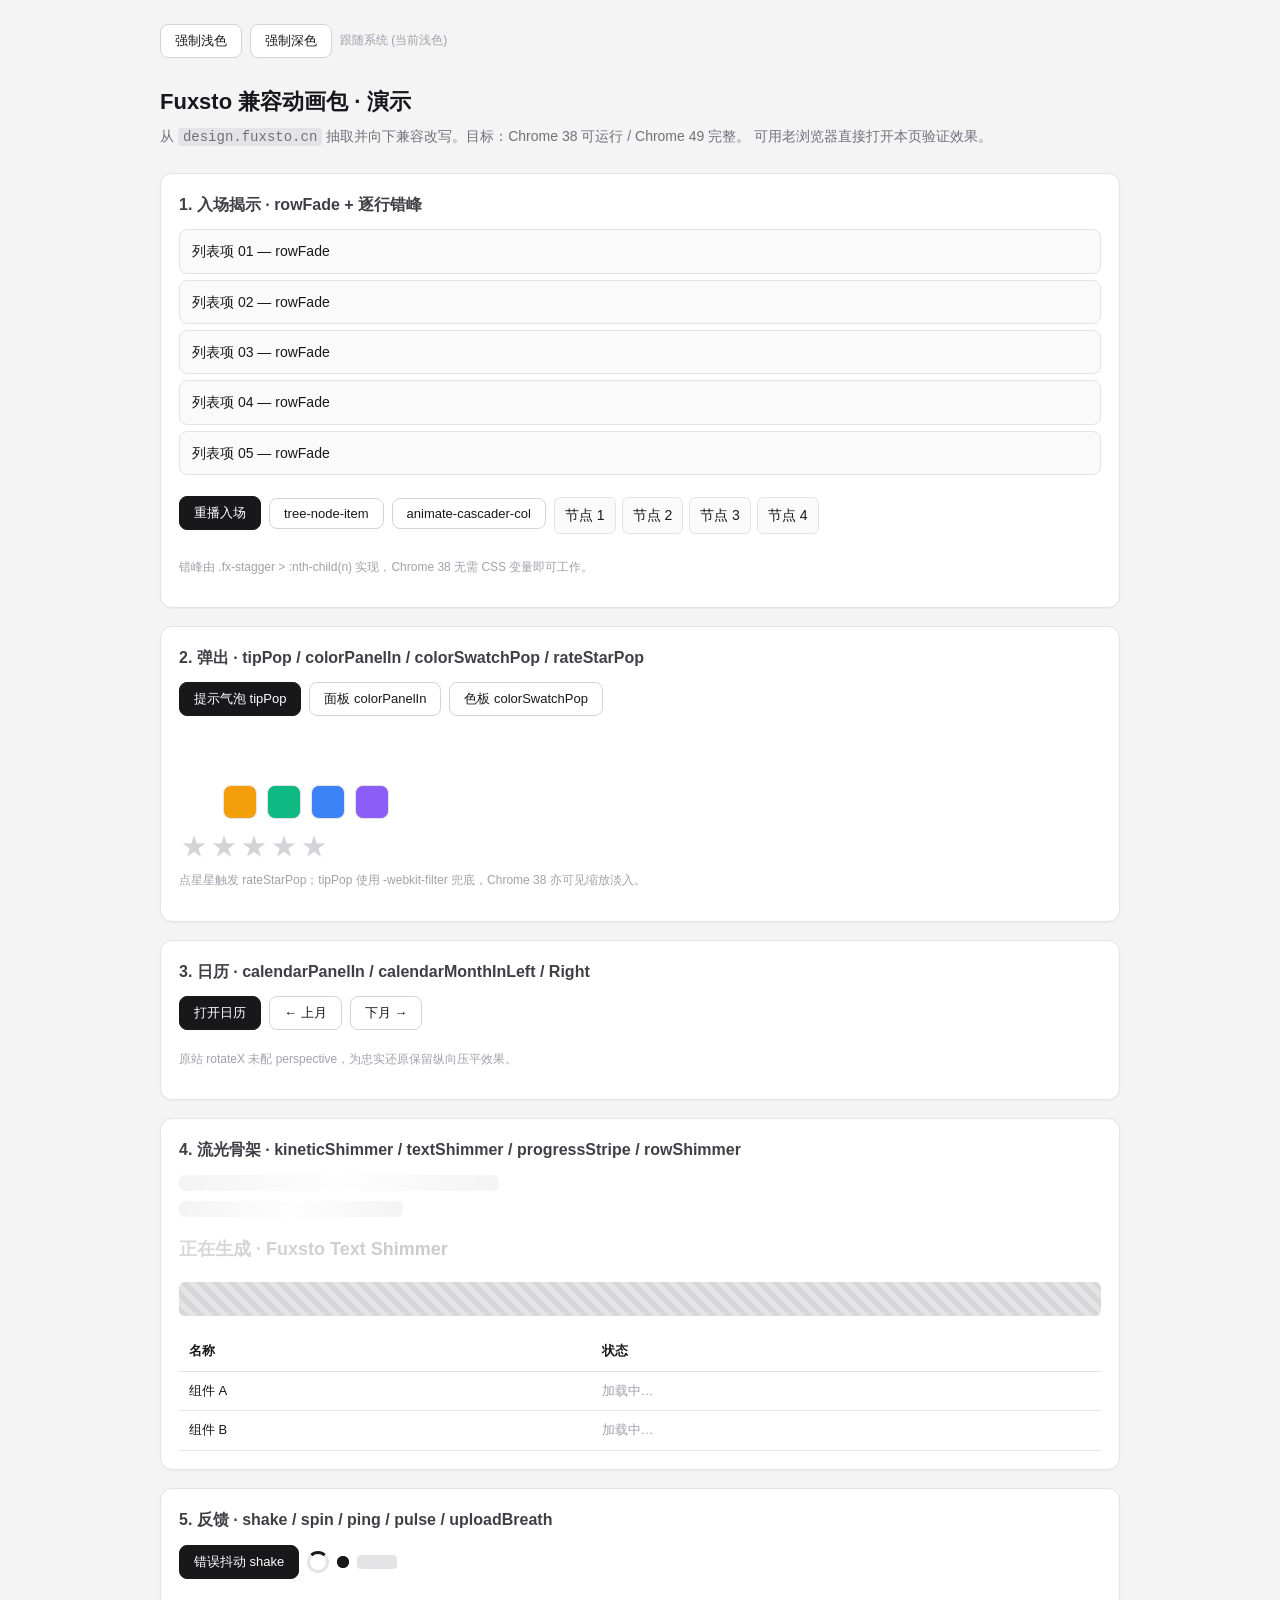
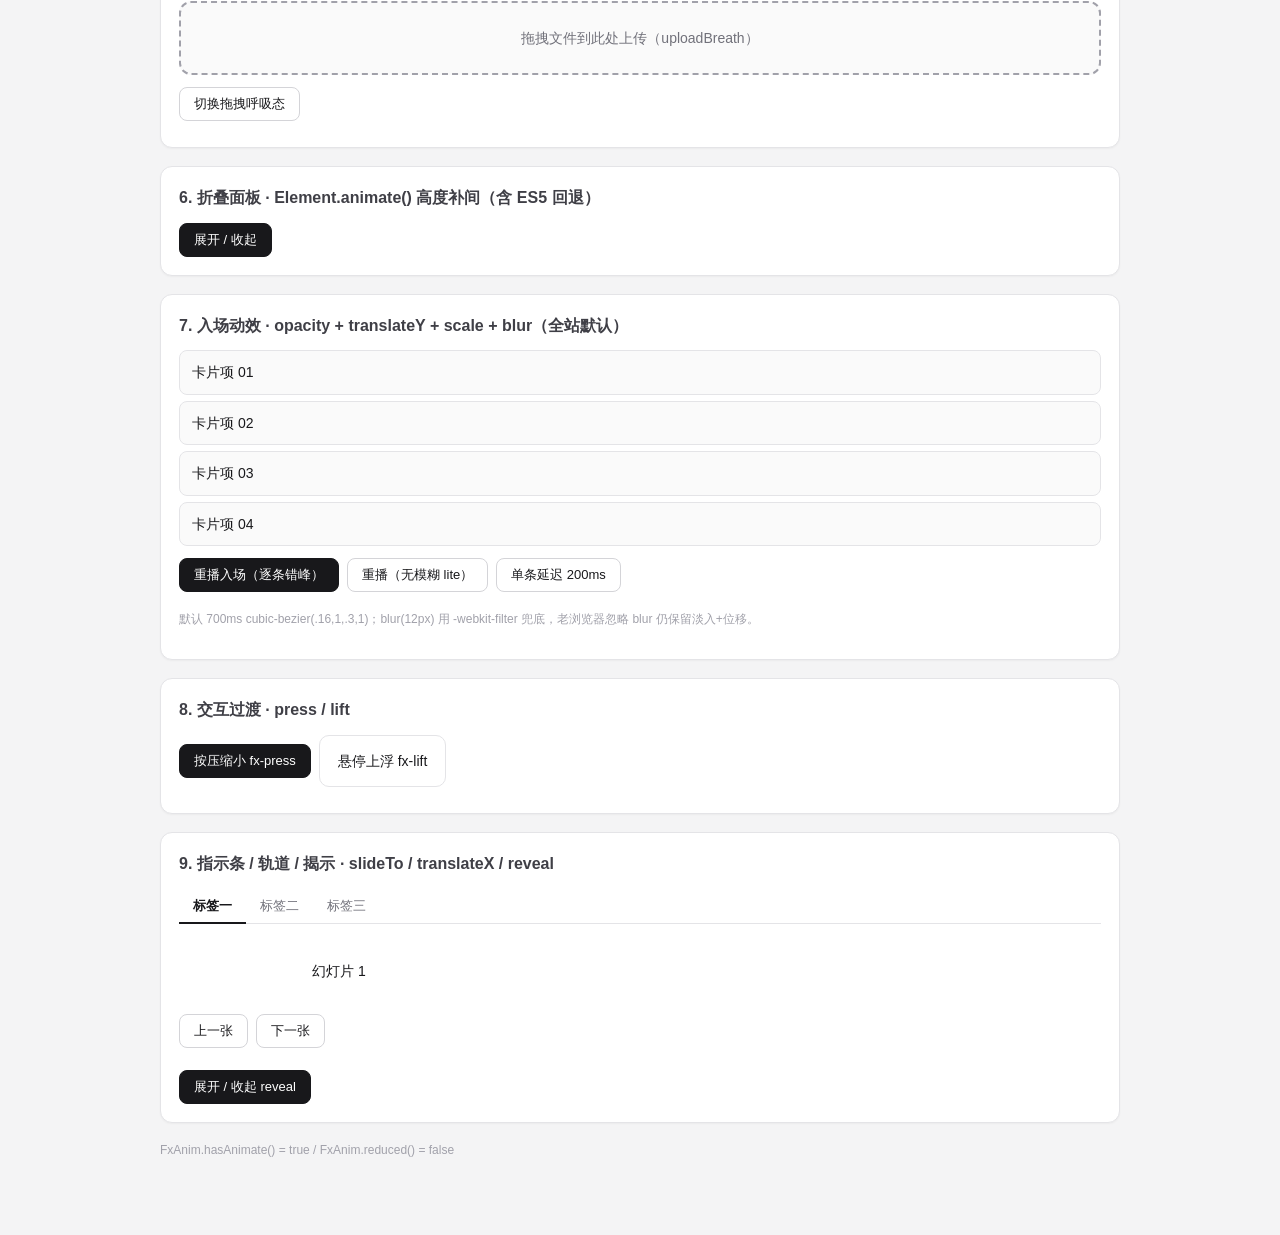
==== fuxsto-compat/index.html @ 066b565b "feat: fuxsto-compat 兼容动画包 + 演示页双主题支持 - fuxsto-animations.css / fuxsto-anim.js: Chrome 38 兼容的 keyfram" ====
<!DOCTYPE html>
<html lang="zh-CN">
<head>
<meta charset="UTF-8">
<meta name="viewport" content="width=device-width, initial-scale=1.0">
<meta http-equiv="X-UA-Compatible" content="IE=edge">
<title>Fuxsto 兼容动画包 · 演示 (Chrome 38+)</title>
<link rel="stylesheet" href="fuxsto-animations.css?v=3">
<style>
  /* 演示页布局: 仅用 flexbox + margin, 不使用 grid / flex-gap, 兼容 Chrome 38 */

  /* ---- 设计令牌: 亮色 (默认) ----
     每条颜色规则先写字面量再写 var(); Chrome 38 不支持 var(), 自动退回字面量 */
  :root {
    color-scheme: light;
    --fx-bg: #f4f4f5;          /* 页面底色 */
    --fx-fg: #18181b;          /* 主文字 */
    --fx-card: #ffffff;        /* 卡片面 */
    --fx-card-bd: #e4e4e7;     /* 卡片描边 / 分隔线 */
    --fx-soft: #fafafa;        /* 卡片内的次级面 */
    --fx-border: #d4d4d8;      /* 控件描边 */
    --fx-muted: #71717a;       /* 次级文字 */
    --fx-faint: #a1a1aa;       /* 三级文字 */
    --fx-heading: #3f3f46;     /* 小标题 */
    --fx-primary: #18181b;     /* 主色面 (深色按钮 / 指示条) */
    --fx-primary-fg: #ffffff;  /* 主色面上的文字 */
    --fx-primary-hover: #27272a;
    --fx-control: #ffffff;     /* 普通按钮面 */
    --fx-control-hover: #f4f4f5;
    --fx-track: #e4e4e7;       /* 进度条 / 代码底色 */
    --fx-skeleton: #f4f4f5;    /* 骨架屏 */
    --fx-drop-bd: #a1a1aa;     /* 拖拽区虚线 */
    --fx-stripe: rgba(0, 0, 0, .06);
    --fx-shadow: rgba(0, 0, 0, .04);
    --fx-ring: #18181b;         /* 呼吸 / 焦点环 (供动画包 uploadBreath 使用) */
  }
  /* ---- 设计令牌: 深色 (手动强制 data-theme="dark") ---- */
  [data-theme="dark"] {
    color-scheme: dark;
    --fx-bg: #000000;
    --fx-fg: #fafafa;
    --fx-card: #09090b;
    --fx-card-bd: #27272a;
    --fx-soft: #18181b;
    --fx-border: #27272a;
    --fx-muted: #a1a1aa;
    --fx-faint: #71717a;
    --fx-heading: #d4d4d8;
    --fx-primary: #fafafa;
    --fx-primary-fg: #09090b;
    --fx-primary-hover: #e4e4e7;
    --fx-control: #18181b;
    --fx-control-hover: #27272a;
    --fx-track: #27272a;
    --fx-skeleton: #27272a;
    --fx-drop-bd: #52525b;
    --fx-stripe: rgba(255, 255, 255, .08);
    --fx-shadow: rgba(0, 0, 0, .5);
    --fx-ring: #fafafa;
  }
  /* ---- 设计令牌: 深色 (跟随系统, 未强制浅色时生效) ----
     与上面 [data-theme="dark"] 保持一致, 修改时两处需同步 */
  @media (prefers-color-scheme: dark) {
    :root:not([data-theme="light"]) {
      color-scheme: dark;
      --fx-bg: #000000;
      --fx-fg: #fafafa;
      --fx-card: #09090b;
      --fx-card-bd: #27272a;
      --fx-soft: #18181b;
      --fx-border: #27272a;
      --fx-muted: #a1a1aa;
      --fx-faint: #71717a;
      --fx-heading: #d4d4d8;
      --fx-primary: #fafafa;
      --fx-primary-fg: #09090b;
      --fx-primary-hover: #e4e4e7;
      --fx-control: #18181b;
      --fx-control-hover: #27272a;
      --fx-track: #27272a;
      --fx-skeleton: #27272a;
      --fx-drop-bd: #52525b;
      --fx-stripe: rgba(255, 255, 255, .08);
      --fx-shadow: rgba(0, 0, 0, .5);
      --fx-ring: #fafafa;
    }
  }

  * { -webkit-box-sizing: border-box; box-sizing: border-box; }
  body {
    margin: 0;
    padding: 24px 16px 64px;
    font: 14px/1.6 -apple-system, "Segoe UI", Roboto, "Helvetica Neue", Arial, sans-serif;
    background: #f4f4f5;
    background: var(--fx-bg);
    color: #18181b;
    color: var(--fx-fg);
    -webkit-transition: background .2s ease, color .2s ease;
            transition: background .2s ease, color .2s ease;
  }
  .wrap { max-width: 960px; margin: 0 auto; }
  h1 { font-size: 22px; margin: 0 0 6px; }
  h2 { font-size: 16px; margin: 0 0 12px; color: #3f3f46; color: var(--fx-heading); }
  .lead { color: #71717a; color: var(--fx-muted); margin: 0 0 24px; }
  .lead code { background: #e4e4e7; background: var(--fx-track); padding: 1px 5px; border-radius: 4px; }
  .theme-bar { margin: 0 0 18px; }
  .card {
    background: #fff; background: var(--fx-card);
    border: 1px solid #e4e4e7; border-color: var(--fx-card-bd); border-radius: 12px;
    padding: 18px; margin-bottom: 18px;
    box-shadow: 0 1px 2px rgba(0,0,0,.04); box-shadow: 0 1px 2px var(--fx-shadow);
  }
  .row { display: -webkit-box; display: -webkit-flex; display: flex;
         -webkit-flex-wrap: wrap; flex-wrap: wrap; -webkit-align-items: center; align-items: center; }
  .row > * { margin: 0 8px 8px 0; }
  .btn {
    display: inline-block; padding: 7px 14px; border-radius: 8px; cursor: pointer;
    border: 1px solid #d4d4d8; border-color: var(--fx-border);
    background: #fff; background: var(--fx-control);
    color: #18181b; color: var(--fx-fg);
    font-size: 13px;
    -webkit-appearance: none; appearance: none;
    -webkit-transition: background .15s ease, border-color .15s ease, transform .15s ease;
            transition: background .15s ease, border-color .15s ease, transform .15s ease;
  }
  .btn:active { -webkit-transform: scale(.97); transform: scale(.97); }
  .btn-dark {
    background: #18181b; background: var(--fx-primary);
    color: #fff; color: var(--fx-primary-fg);
    border-color: #18181b; border-color: var(--fx-primary);
  }
  /* hover 只在支持真实悬停的设备生效, 避免触屏 sticky hover 把深色按钮刷成浅底浅字 */
  @media (hover: hover) {
    .btn:hover { background: #f4f4f5; background: var(--fx-control-hover); }
    .btn-dark:hover {
      background: #27272a; background: var(--fx-primary-hover);
      color: #fff; color: var(--fx-primary-fg);
      border-color: #27272a; border-color: var(--fx-primary-hover);
    }
  }
  .list { margin: 0; padding: 0; list-style: none; }
  .list li {
    padding: 10px 12px; border: 1px solid #e4e4e7; border-color: var(--fx-card-bd);
    border-radius: 8px; margin-bottom: 6px;
    background: #fafafa; background: var(--fx-soft);
  }
  .node-item {
    display: inline-block; padding: 6px 10px; border-radius: 6px; margin: 0 6px 6px 0;
    border: 1px solid #e4e4e7; border-color: var(--fx-card-bd);
    background: #fafafa; background: var(--fx-soft);
  }
  .swatch { width: 34px; height: 34px; border-radius: 8px; display: inline-block; vertical-align: middle;
            border: 1px solid #e4e4e7; border-color: var(--fx-card-bd); }
  .swatch.s1 { background: #ef4444; } .swatch.s2 { background: #f59e0b; }
  .swatch.s3 { background: #10b981; } .swatch.s4 { background: #3b82f6; }
  .swatch.s5 { background: #8b5cf6; }
  .star { font-size: 26px; color: #d4d4d8; color: var(--fx-border); cursor: pointer; padding: 0 2px; line-height: 1; }
  .star.on { color: #f59e0b; }
  .tip {
    position: relative; display: inline-block; padding: 8px 12px; border-radius: 8px;
    background: #18181b; background: var(--fx-primary);
    color: #fff; color: var(--fx-primary-fg); font-size: 13px;
  }
  .faint { color: #a1a1aa; color: var(--fx-faint); }
  .pulse-bar { display: inline-block; width: 40px; height: 14px; border-radius: 4px;
               background: #e4e4e7; background: var(--fx-track); }
  .skeleton { position: relative; overflow: hidden; background: #f4f4f5; background: var(--fx-skeleton); border-radius: 6px; }
  .skeleton .shimmer {
    position: absolute; top: 0; left: 0; width: 100%; height: 100%;
    background: -webkit-linear-gradient(left, rgba(255,255,255,0) 0%, rgba(255,255,255,.9) 50%, rgba(255,255,255,0) 100%);
    background: linear-gradient(90deg, rgba(255,255,255,0) 0%, rgba(255,255,255,.9) 50%, rgba(255,255,255,0) 100%);
  }
  .bar { height: 34px; background-color: #e4e4e7; background-color: var(--fx-track); border-radius: 6px;
         background-image: -webkit-linear-gradient(45deg, rgba(0,0,0,.06) 25%, transparent 25%, transparent 50%, rgba(0,0,0,.06) 50%, rgba(0,0,0,.06) 75%, transparent 75%, transparent);
         background-image: linear-gradient(45deg, var(--fx-stripe) 25%, transparent 25%, transparent 50%, var(--fx-stripe) 50%, var(--fx-stripe) 75%, transparent 75%, transparent);
         background-size: 1rem 1rem; }
  table { width: 100%; border-collapse: collapse; }
  th, td { text-align: left; padding: 9px 10px; border-bottom: 1px solid #f0f0f0; border-bottom-color: var(--fx-card-bd); font-size: 13px; }
  .spinner { display: inline-block; width: 22px; height: 22px; border-radius: 50%;
             border: 3px solid #e4e4e7; border-color: var(--fx-track);
             border-top-color: #18181b; border-top-color: var(--fx-primary); }
  .dot-wrap { position: relative; display: inline-block; width: 12px; height: 12px; }
  .dot { position: absolute; width: 12px; height: 12px; border-radius: 50%; background: #18181b; background: var(--fx-primary); }
  .drop {
    border: 2px dashed #a1a1aa; border-color: var(--fx-drop-bd); border-radius: 12px;
    padding: 24px; text-align: center;
    color: #71717a; color: var(--fx-muted);
    background: #fafafa; background: var(--fx-soft); cursor: pointer;
  }
  .panel-body {
    padding: 12px; border-radius: 8px; margin-top: 8px;
    border: 1px solid #e4e4e7; border-color: var(--fx-card-bd);
    background: #fafafa; background: var(--fx-soft);
  }
  .cal { width: 220px; border: 1px solid #e4e4e7; border-color: var(--fx-card-bd); border-radius: 10px; padding: 12px; background: #fff; background: var(--fx-card); }
  .cal-head { display: -webkit-box; display: -webkit-flex; display: flex;
              -webkit-justify-content: space-between; justify-content: space-between; margin-bottom: 8px; }
  .cal-grid { display: -webkit-box; display: -webkit-flex; display: flex; -webkit-flex-wrap: wrap; flex-wrap: wrap; }
  .cal-grid span { width: 14.28%; text-align: center; padding: 4px 0; font-size: 12px; color: #52525b; color: var(--fx-muted); }
  .note { font-size: 12px; color: #a1a1aa; color: var(--fx-faint); margin-top: 10px; }
  .lift-box {
    padding: 14px 18px; border-radius: 10px;
    border: 1px solid #e4e4e7; border-color: var(--fx-card-bd);
    background: #fff; background: var(--fx-card);
  }

  /* 第 7-9 节演示样式 */
  .tabs { position: relative; display: -webkit-box; display: -webkit-flex; display: flex; border-bottom: 1px solid #e4e4e7; border-bottom-color: var(--fx-card-bd); }
  .tab { background: none; border: 0; padding: 8px 14px; cursor: pointer; font-size: 13px; color: #71717a; color: var(--fx-muted); }
  .tab.on { color: #18181b; color: var(--fx-fg); font-weight: 600; }
  .indicator { position: absolute; bottom: -1px; left: 0; height: 2px; width: 0; background: #18181b; background: var(--fx-primary); }
  .car-view { overflow: hidden; max-width: 320px; }
  .car-track { display: -webkit-box; display: -webkit-flex; display: flex; width: 300%; }
  .car-item { width: 33.3333%; padding: 22px; text-align: center; -webkit-box-sizing: border-box; box-sizing: border-box; }
</style>
</head>
<body>
<div class="wrap">
  <!-- 主题测试栏: 默认跟随浏览器, 点按钮强制切换 (再点一次恢复跟随) -->
  <div class="row theme-bar">
    <button class="btn" id="forceLight">强制浅色</button>
    <button class="btn" id="forceDark">强制深色</button>
    <span class="note" id="themeState" style="margin-top:0">-</span>
  </div>

  <h1>Fuxsto 兼容动画包 · 演示</h1>
  <p class="lead">
    从 <code>design.fuxsto.cn</code> 抽取并向下兼容改写。目标：Chrome 38 可运行 / Chrome 49 完整。
    可用老浏览器直接打开本页验证效果。
  </p>

  <!-- 1. 入场揭示 -->
  <div class="card">
    <h2>1. 入场揭示 · rowFade + 逐行错峰</h2>
    <ul class="list fx-stagger" id="staggerList">
      <li class="animate-row-fade">列表项 01 — rowFade</li>
      <li class="animate-row-fade">列表项 02 — rowFade</li>
      <li class="animate-row-fade">列表项 03 — rowFade</li>
      <li class="animate-row-fade">列表项 04 — rowFade</li>
      <li class="animate-row-fade">列表项 05 — rowFade</li>
    </ul>
    <div class="row" style="margin-top:12px">
      <button class="btn btn-dark" id="replayRows">重播入场</button>
      <button class="btn" id="replayTree">tree-node-item</button>
      <button class="btn" id="replayCascader">animate-cascader-col</button>
    </div>
    <p class="note">错峰由 .fx-stagger > :nth-child(n) 实现，Chrome 38 无需 CSS 变量即可工作。</p>
  </div>

  <!-- 2. 弹出 -->
  <div class="card">
    <h2>2. 弹出 · tipPop / colorPanelIn / colorSwatchPop / rateStarPop</h2>
    <div class="row">
      <button class="btn btn-dark" id="popTip">提示气泡 tipPop</button>
      <button class="btn" id="popPanel">面板 colorPanelIn</button>
      <button class="btn" id="popSwatch">色板 colorSwatchPop</button>
    </div>
    <div style="margin-top:12px">
      <span class="tip" id="tipDemo" style="visibility:hidden">这是一个浮层提示</span>
    </div>
    <div style="margin-top:12px">
      <span class="swatch s1 color-swatch-pop" id="sw1" style="visibility:hidden"></span>
      <span class="swatch s2 color-swatch-pop" style="margin-left:6px"></span>
      <span class="swatch s3 color-swatch-pop" style="margin-left:6px"></span>
      <span class="swatch s4 color-swatch-pop" style="margin-left:6px"></span>
      <span class="swatch s5 color-swatch-pop" style="margin-left:6px"></span>
    </div>
    <div class="panel-body color-panel-enter-active" id="panelDemo" style="display:none">色彩面板内容</div>
    <div style="margin-top:14px" id="rate">
      <span class="star" data-v="1">&#9733;</span><span class="star" data-v="2">&#9733;</span><span class="star" data-v="3">&#9733;</span><span class="star" data-v="4">&#9733;</span><span class="star" data-v="5">&#9733;</span>
    </div>
    <p class="note">点星星触发 rateStarPop；tipPop 使用 -webkit-filter 兜底，Chrome 38 亦可见缩放淡入。</p>
  </div>

  <!-- 3. 日历面板 -->
  <div class="card">
    <h2>3. 日历 · calendarPanelIn / calendarMonthInLeft / Right</h2>
    <div class="row">
      <button class="btn btn-dark" id="calOpen">打开日历</button>
      <button class="btn" id="calPrev">&larr; 上月</button>
      <button class="btn" id="calNext">下月 &rarr;</button>
    </div>
    <div style="margin-top:12px">
      <div class="cal" id="calPanel" style="display:none">
        <div class="cal-head"><span id="calTitle">2026 / 10</span></div>
        <div class="cal-grid" id="calGrid"></div>
      </div>
    </div>
    <p class="note">原站 rotateX 未配 perspective，为忠实还原保留纵向压平效果。</p>
  </div>

  <!-- 4. 流光 / 骨架 -->
  <div class="card">
    <h2>4. 流光骨架 · kineticShimmer / textShimmer / progressStripe / rowShimmer</h2>
    <div style="max-width:320px">
      <div class="skeleton" style="height:16px; margin-bottom:10px">
        <div class="shimmer animate-kinetic-shimmer"></div>
      </div>
      <div class="skeleton" style="height:16px; width:70%; margin-bottom:16px">
        <div class="shimmer animate-kinetic-shimmer"></div>
      </div>
    </div>
    <p style="font-size:18px; font-weight:600" class="fuxsto-text-shimmer">正在生成 · Fuxsto Text Shimmer</p>
    <div class="bar animate-progress-stripe" style="margin-top:14px"></div>
    <table style="margin-top:16px">
      <thead><tr><th>名称</th><th>状态</th></tr></thead>
      <tbody>
        <tr><td>组件 A</td><td><span class="table-row-shimmer faint">加载中…</span></td></tr>
        <tr><td>组件 B</td><td><span class="table-row-shimmer faint">加载中…</span></td></tr>
      </tbody>
    </table>
  </div>

  <!-- 5. 反馈 -->
  <div class="card">
    <h2>5. 反馈 · shake / spin / ping / pulse / uploadBreath</h2>
    <div class="row">
      <button class="btn btn-dark" id="shakeBtn">错误抖动 shake</button>
      <span class="spinner animate-spin"></span>
      <span class="dot-wrap"><span class="dot animate-ping"></span><span class="dot"></span></span>
      <span class="animate-pulse pulse-bar"></span>
    </div>
    <div class="drop" id="drop" style="margin-top:14px">拖拽文件到此处上传（uploadBreath）</div>
    <div class="row" style="margin-top:12px">
      <button class="btn" id="dropToggle">切换拖拽呼吸态</button>
    </div>
  </div>

  <!-- 6. 折叠面板 (JS) -->
  <div class="card">
    <h2>6. 折叠面板 · Element.animate() 高度补间（含 ES5 回退）</h2>
    <button class="btn btn-dark" id="togglePanel">展开 / 收起</button>
    <div class="fx-collapsible" id="collapsible" style="height:0;overflow:hidden">
      <div class="panel-body">
        展开时高度 0 -&gt; 内容高，同时淡入；收起时相反。<br>
        优先使用 Web Animations API，无 WAAPI 的老浏览器回退到 requestAnimationFrame 线性补间。<br>
        用户开启 reduced-motion 时直接跳到终态。
      </div>
    </div>
  </div>

  <!-- 7. 入场动效 (useEntryAnimate 等价) -->
  <div class="card">
    <h2>7. 入场动效 · opacity + translateY + scale + blur（全站默认）</h2>
    <ul class="list" id="entryList">
      <li>卡片项 01</li><li>卡片项 02</li><li>卡片项 03</li><li>卡片项 04</li>
    </ul>
    <div class="row" style="margin-top:12px">
      <button class="btn btn-dark" id="replayEntry">重播入场（逐条错峰）</button>
      <button class="btn" id="replayEntryLite">重播（无模糊 lite）</button>
      <button class="btn" id="replayEntryDelay">单条延迟 200ms</button>
    </div>
    <p class="note">默认 700ms cubic-bezier(.16,1,.3,1)；blur(12px) 用 -webkit-filter 兜底，老浏览器忽略 blur 仍保留淡入+位移。</p>
  </div>

  <!-- 8. 交互过渡 -->
  <div class="card">
    <h2>8. 交互过渡 · press / lift</h2>
    <div class="row">
      <button class="btn btn-dark fx-press">按压缩小 fx-press</button>
      <div class="fx-lift lift-box">悬停上浮 fx-lift</div>
    </div>
  </div>

  <!-- 9. 指示条 / 轨道 / 揭示 -->
  <div class="card">
    <h2>9. 指示条 / 轨道 / 揭示 · slideTo / translateX / reveal</h2>
    <div class="tabs" id="tabs">
      <button class="tab on" data-i="0">标签一</button>
      <button class="tab" data-i="1">标签二</button>
      <button class="tab" data-i="2">标签三</button>
      <span class="indicator fx-indicator" id="ind"></span>
    </div>
    <div class="car-view" style="margin-top:14px">
      <div class="car-track fx-slide-track" id="carTrack">
        <div class="car-item">幻灯片 1</div>
        <div class="car-item">幻灯片 2</div>
        <div class="car-item">幻灯片 3</div>
      </div>
    </div>
    <div class="row" style="margin-top:10px">
      <button class="btn" id="carPrev">上一张</button>
      <button class="btn" id="carNext">下一张</button>
    </div>
    <div style="margin-top:14px">
      <button class="btn btn-dark" id="revealBtn">展开 / 收起 reveal</button>
      <div class="fx-reveal" id="revealBox"><div class="panel-body">max-height 过渡揭示，可用于 StreamingText 展开、面板显示。</div></div>
    </div>
  </div>

  <p class="note">FxAnim.hasAnimate() = <span id="waapi">-</span> / FxAnim.reduced() = <span id="reduced">-</span></p>
</div>

<script src="fuxsto-anim.js?v=3"></script>
<script>
(function () {
  'use strict';

  function $(id) { return document.getElementById(id); }

  /* 主题切换: 默认跟随浏览器 (prefers-color-scheme), 按钮强制切换, 再点一次恢复跟随 */
  (function () {
    var root = document.documentElement;
    var lightBtn = $('forceLight');
    var darkBtn = $('forceDark');
    var status = $('themeState');

    function current() { return root.getAttribute('data-theme') || 'auto'; }

    function mq() {
      if (window.matchMedia) { return window.matchMedia('(prefers-color-scheme: dark)'); }
      return null;
    }

    function render() {
      var cur = current();
      if (lightBtn) { lightBtn.className = cur === 'light' ? 'btn btn-dark' : 'btn'; }
      if (darkBtn) { darkBtn.className = cur === 'dark' ? 'btn btn-dark' : 'btn'; }
      if (status) {
        if (cur === 'auto') {
          var m = mq();
          status.textContent = '跟随系统 (当前' + (m && m.matches ? '深色' : '浅色') + ')';
        } else if (cur === 'dark') {
          status.textContent = '强制深色';
        } else {
          status.textContent = '强制浅色';
        }
      }
    }

    function setTheme(t) {
      if (t) { root.setAttribute('data-theme', t); }
      else { root.removeAttribute('data-theme'); }
      render();
    }

    if (lightBtn) { lightBtn.onclick = function () { setTheme(current() === 'light' ? null : 'light'); }; }
    if (darkBtn) { darkBtn.onclick = function () { setTheme(current() === 'dark' ? null : 'dark'); }; }

    var m = mq();
    if (m) {
      var onMq = function () { if (current() === 'auto') { render(); } };
      if (m.addEventListener) { m.addEventListener('change', onMq); }
      else if (m.addListener) { m.addListener(onMq); }
    }
    render();
  })();

  /* 环境信息 */
  if ($('waapi')) { $('waapi').innerHTML = FxAnim.hasAnimate() ? 'true' : 'false'; }
  if ($('reduced')) { $('reduced').innerHTML = FxAnim.reduced() ? 'true' : 'false'; }

  /* 1. 入场揭示 */
  function replayAll(sel, cls) {
    var nodes = document.querySelectorAll(sel);
    for (var i = 0; i < nodes.length; i++) { FxAnim.replay(nodes[i], cls); }
  }
  if ($('replayRows')) {
    $('replayRows').onclick = function () {
      FxAnim.stagger($('staggerList'), 40, 400);
      replayAll('#staggerList > li', 'animate-row-fade');
    };
  }
  /* 给 tree / cascader 演示项动态注入 */
  (function () {
    var host = document.createElement('div');
    host.className = 'row';
    host.style.marginTop = '10px';
    for (var i = 0; i < 4; i++) {
      var t = document.createElement('span');
      t.className = 'node-item tree-node-item';
      t.innerHTML = '节点 ' + (i + 1);
      host.appendChild(t);
    }
    document.getElementById('replayTree').parentNode.appendChild(host);
    $('replayTree').onclick = function () {
      var n = host.children;
      for (var i = 0; i < n.length; i++) { FxAnim.replay(n[i], 'tree-node-item'); }
    };
    $('replayCascader').onclick = function () {
      var el = document.createElement('div');
      el.className = 'node-item animate-cascader-col';
      el.innerHTML = '级联列 ' + (host.children.length + 1);
      host.appendChild(el);
    };
  })();

  /* 2. 弹出 */
  function playOnce(el, cls, baseStyle) {
    el.style.display = baseStyle || '';
    el.style.visibility = 'visible';
    FxAnim.replay(el, cls);
  }
  if ($('popTip')) {
    $('popTip').onclick = function () { playOnce($('tipDemo'), 'animate-tip-pop'); };
  }
  if ($('popPanel')) {
    $('popPanel').onclick = function () {
      $('panelDemo').style.display = 'block';
      FxAnim.replay($('panelDemo'), 'color-panel-enter-active');
    };
  }
  if ($('popSwatch')) {
    $('popSwatch').onclick = function () {
      $('sw1').style.visibility = 'visible';
      var els = document.querySelectorAll('.color-swatch-pop');
      for (var i = 0; i < els.length; i++) { FxAnim.replay(els[i], 'color-swatch-pop'); }
    };
  }
  /* 星级 */
  (function () {
    var rate = $('rate');
    if (!rate) { return; }
    var stars = rate.getElementsByTagName('span');
    for (var i = 0; i < stars.length; i++) {
      (function (star, idx) {
        star.onclick = function () {
          for (var j = 0; j < stars.length; j++) {
            if (j <= idx) { stars[j].className = 'star on'; } else { stars[j].className = 'star'; }
          }
          FxAnim.replay(star, 'rate-star-pop');
        };
      })(stars[i], i);
    }
  })();

  /* 3. 日历 */
  (function () {
    var panel = $('calPanel');
    if (!panel) { return; }
    var grid = $('calGrid');
    var title = $('calTitle');
    var y = 2026, m = 9;
    function render() {
      title.innerHTML = y + ' / ' + (m + 1);
      var html = ['日','一','二','三','四','五','六'];
      for (var i = 0; i < 28; i++) { html.push(String(i + 1)); }
      grid.innerHTML = '';
      for (var k = 0; k < html.length; k++) {
        var s = document.createElement('span');
        s.innerHTML = html[k];
        grid.appendChild(s);
      }
    }
    render();
    $('calOpen').onclick = function () {
      panel.style.display = 'block';
      FxAnim.replay(panel, 'calendar-panel-enter-active');
    };
    $('calPrev').onclick = function () { m--; if (m < 0) { m = 11; y--; } render(); FxAnim.replay(grid, 'calendar-view-enter-left'); };
    $('calNext').onclick = function () { m++; if (m > 11) { m = 0; y++; } render(); FxAnim.replay(grid, 'calendar-view-enter-right'); };
  })();

  /* 5. 反馈 */
  if ($('shakeBtn')) {
    $('shakeBtn').onclick = function () { FxAnim.replay($('shakeBtn'), 'animate-shake'); };
  }
  if ($('dropToggle')) {
    $('dropToggle').onclick = function () {
      var d = $('drop');
      if (d.className.indexOf('upload-drag-active') === -1) {
        d.className += ' upload-drag-active';
      } else {
        d.className = d.className.replace(/\s*upload-drag-active/g, '');
      }
    };
  }

  /* 6. 折叠面板 */
  (function () {
    var el = $('collapsible');
    if (!el) { return; }
    var open = false;
    $('togglePanel').onclick = function () {
      if (open) { FxAnim.collapse(el); } else { FxAnim.expand(el); }
      open = !open;
    };
  })();

  /* 7. 入场动效 */
  (function () {
    var list = $('entryList');
    if (!list) { return; }
    function run(step, lite) {
      var kids = list.children;
      for (var i = 0; i < kids.length; i++) { FxAnim.enter(kids[i], i * step, lite); }
    }
    if ($('replayEntry')) { $('replayEntry').onclick = function () { run(80, false); }; }
    if ($('replayEntryLite')) { $('replayEntryLite').onclick = function () { run(80, true); }; }
    if ($('replayEntryDelay')) { $('replayEntryDelay').onclick = function () { FxAnim.enter(list.children[0], 200, false); }; }
    setTimeout(function () { run(80, false); }, 100);
  })();

  /* 9. 指示条 / 轨道 / 揭示 */
  (function () {
    var tabs = $('tabs');
    var ind = $('ind');
    if (tabs && ind) {
      var btns = tabs.getElementsByTagName('button');
      function move(btn) {
        FxAnim.slideTo(ind, btn.offsetLeft, btn.offsetWidth);
      }
      for (var i = 0; i < btns.length; i++) {
        (function (b) {
          b.onclick = function () {
            for (var k = 0; k < btns.length; k++) { btns[k].className = 'tab'; }
            b.className = 'tab on';
            move(b);
          };
        })(btns[i]);
      }
      move(btns[0]);
    }

    var track = $('carTrack');
    if (track) {
      var idx = 0, total = track.children.length;
      function go(n) {
        idx = (n + total) % total;
        var w = track.parentNode.clientWidth;
        FxAnim.translateX(track, -idx * w, 500);
      }
      if ($('carPrev')) { $('carPrev').onclick = function () { go(idx - 1); }; }
      if ($('carNext')) { $('carNext').onclick = function () { go(idx + 1); }; }
    }

    var box = $('revealBox');
    if (box && $('revealBtn')) {
      var ropen = false;
      $('revealBtn').onclick = function () { ropen = !ropen; FxAnim.reveal(box, ropen); };
    }
  })();
})();
</script>
</body>
</html>
---- fuxsto-compat/fuxsto-animations.css ----
/*!
 * fuxsto-compat-animations.css  v1.0.0
 * ------------------------------------------------------------------
 * 从 design.fuxsto.cn 抽取并「向下兼容改写」的动画包。
 *
 * 原站技术栈:      Vue3 + Vite (ES Module) + Tailwind CSS v4.3.3
 * 原站实际最低兼容: 约 Chrome 111 / Safari 16.4 / Firefox 128 (2023+)
 *
 * 本文件目标:
 *   - 下限:   Chrome 38  (2014-10) 可运行
 *   - 理想:   Chrome 49  (2016-03) 完整
 *   - 现代浏览器自动启用 CSS 变量主题层 (第 5 节)
 *
 * 兼容处理清单:
 *   1. 关键路径不依赖 CSS 变量 (Chrome 49 才有), 全部用字面量值
 *   2. 8 位 hex 颜色 #RRGGBBAA (Chrome 62+) 全部转成 rgba()
 *   3. filter: blur() 补 -webkit- 前缀 (无前缀需 Chrome 53)
 *   4. transform 同时输出 -webkit-transform; 每段动画同时输出
 *      @-webkit-keyframes 与 @keyframes
 *   5. 不使用 Grid / flex-gap / :is() / :where() / @layer / color-mix() / oklch()
 *   6. 尊重 prefers-reduced-motion
 *
 * 用法:
 *   <link rel="stylesheet" href="fuxsto-animations.css">
 *   <script src="fuxsto-anim.js"></script>   (折叠面板等需要)
 * ------------------------------------------------------------------
 */

/* ============================================================
 * 0. 无障碍: 用户要求减少动态效果时关闭动画
 * ============================================================ */
@media (prefers-reduced-motion: reduce) {
  *, *::before, *::after {
    -webkit-animation-duration: .01ms !important;
            animation-duration: .01ms !important;
    -webkit-animation-iteration-count: 1 !important;
            animation-iteration-count: 1 !important;
    -webkit-transition-duration: .01ms !important;
            transition-duration: .01ms !important;
  }
}

/* ============================================================
 * 1. @keyframes —— 每个动画提供 -webkit- 与标准两份
 * ============================================================ */

/* ---- 基础循环 ---- */
@-webkit-keyframes spin { to { -webkit-transform: rotate(360deg); } }
@keyframes spin { to { -webkit-transform: rotate(360deg); transform: rotate(360deg); } }

@-webkit-keyframes ping { 75%, to { opacity: 0; -webkit-transform: scale(2); } }
@keyframes ping { 75%, to { opacity: 0; -webkit-transform: scale(2); transform: scale(2); } }

@-webkit-keyframes pulse { 50% { opacity: .5; } }
@keyframes pulse { 50% { opacity: .5; } }

/* ---- 入场揭示 (opacity + transform, 老浏览器友好) ---- */
@-webkit-keyframes rowFade {
  0% { opacity: 0; -webkit-transform: translateY(4px); }
  to { opacity: 1; -webkit-transform: translateY(0); }
}
@keyframes rowFade {
  0% { opacity: 0; -webkit-transform: translateY(4px); transform: translateY(4px); }
  to { opacity: 1; -webkit-transform: translateY(0); transform: translateY(0); }
}

@-webkit-keyframes treeNodeIn {
  0% { opacity: 0; -webkit-transform: translateY(4px); }
  to { opacity: 1; -webkit-transform: translateY(0); }
}
@keyframes treeNodeIn {
  0% { opacity: 0; -webkit-transform: translateY(4px); transform: translateY(4px); }
  to { opacity: 1; -webkit-transform: translateY(0); transform: translateY(0); }
}

@-webkit-keyframes cascaderColIn {
  0% { opacity: 0; -webkit-transform: translateY(4px); }
  to { opacity: 1; -webkit-transform: translateY(0); }
}
@keyframes cascaderColIn {
  0% { opacity: 0; -webkit-transform: translateY(4px); transform: translateY(4px); }
  to { opacity: 1; -webkit-transform: translateY(0); transform: translateY(0); }
}

@-webkit-keyframes tipPop {
  0% { opacity: 0; -webkit-filter: blur(4px); -webkit-transform: scale(.85); }
  to { opacity: 1; -webkit-filter: blur(0); -webkit-transform: scale(1); }
}
@keyframes tipPop {
  0% { opacity: 0; -webkit-filter: blur(4px); filter: blur(4px); -webkit-transform: scale(.85); transform: scale(.85); }
  to { opacity: 1; -webkit-filter: blur(0); filter: blur(0); -webkit-transform: scale(1); transform: scale(1); }
}

@-webkit-keyframes colorPanelIn {
  0% { opacity: 0; -webkit-transform: scale(.95); }
  to { opacity: 1; -webkit-transform: scale(1); }
}
@keyframes colorPanelIn {
  0% { opacity: 0; -webkit-transform: scale(.95); transform: scale(.95); }
  to { opacity: 1; -webkit-transform: scale(1); transform: scale(1); }
}

@-webkit-keyframes colorSwatchPop {
  0% { -webkit-transform: scale(.6); }
  to { -webkit-transform: scale(1); }
}
@keyframes colorSwatchPop {
  0% { -webkit-transform: scale(.6); transform: scale(.6); }
  to { -webkit-transform: scale(1); transform: scale(1); }
}

@-webkit-keyframes rateStarPop {
  0% { -webkit-transform: scale(.4); }
  60% { -webkit-transform: scale(1.2); }
  to { -webkit-transform: scale(1); }
}
@keyframes rateStarPop {
  0% { -webkit-transform: scale(.4); transform: scale(.4); }
  60% { -webkit-transform: scale(1.2); transform: scale(1.2); }
  to { -webkit-transform: scale(1); transform: scale(1); }
}

/* 注: 原站 rotateX 未配 perspective, 效果为纵向压平。
 *     如需还原立体感, 在 .calendar-panel-enter-active 上加
 *     -webkit-transform: perspective(800px); transform: perspective(800px); 并给父级 perspective。 */
@-webkit-keyframes calendarPanelIn {
  0% { opacity: 0; -webkit-transform: rotateX(12deg) translateY(-4px) scale(.97); }
  to { opacity: 1; -webkit-transform: rotateX(0) translateY(0) scale(1); }
}
@keyframes calendarPanelIn {
  0% { opacity: 0; -webkit-transform: rotateX(12deg) translateY(-4px) scale(.97); transform: rotateX(12deg) translateY(-4px) scale(.97); }
  to { opacity: 1; -webkit-transform: rotateX(0) translateY(0) scale(1); transform: rotateX(0) translateY(0) scale(1); }
}

@-webkit-keyframes calendarMonthInRight {
  0% { opacity: 0; -webkit-transform: translate(28px); }
  to { opacity: 1; -webkit-transform: translate(0); }
}
@keyframes calendarMonthInRight {
  0% { opacity: 0; -webkit-transform: translate(28px); transform: translate(28px); }
  to { opacity: 1; -webkit-transform: translate(0); transform: translate(0); }
}

@-webkit-keyframes calendarMonthInLeft {
  0% { opacity: 0; -webkit-transform: translate(-28px); }
  to { opacity: 1; -webkit-transform: translate(0); }
}
@keyframes calendarMonthInLeft {
  0% { opacity: 0; -webkit-transform: translate(-28px); transform: translate(-28px); }
  to { opacity: 1; -webkit-transform: translate(0); transform: translate(0); }
}

/* ---- 流光 / 骨架 ---- */
@-webkit-keyframes kineticShimmer {
  0% { -webkit-transform: translate(-100%); }
  45% { -webkit-transform: translate(100%); }
  to { -webkit-transform: translate(100%); }
}
@keyframes kineticShimmer {
  0% { -webkit-transform: translate(-100%); transform: translate(-100%); }
  45% { -webkit-transform: translate(100%); transform: translate(100%); }
  to { -webkit-transform: translate(100%); transform: translate(100%); }
}

@-webkit-keyframes fuxstoTextShimmer {
  0% { background-position: 100% 0; }
  to { background-position: -100% 0; }
}
@keyframes fuxstoTextShimmer {
  0% { background-position: 100% 0; }
  to { background-position: -100% 0; }
}

@-webkit-keyframes progressStripe {
  0% { background-position: 1rem 0; }
  to { background-position: 0 0; }
}
@keyframes progressStripe {
  0% { background-position: 1rem 0; }
  to { background-position: 0 0; }
}

/* ---- 反馈 ---- */
@-webkit-keyframes shake {
  0%, to { -webkit-transform: translate(0); }
  20%, 60% { -webkit-transform: translate(-4px); }
  40%, 80% { -webkit-transform: translate(4px); }
}
@keyframes shake {
  0%, to { -webkit-transform: translate(0); transform: translate(0); }
  20%, 60% { -webkit-transform: translate(-4px); transform: translate(-4px); }
  40%, 80% { -webkit-transform: translate(4px); transform: translate(4px); }
}

@-webkit-keyframes uploadBreath {
  0%, to {
    border-color: rgb(24, 24, 27);
    border-color: var(--fx-ring, rgb(24, 24, 27));
    box-shadow: 0 0 rgba(24, 24, 27, 0);
  }
  50% {
    border-color: rgb(24, 24, 27);
    border-color: var(--fx-ring, rgb(24, 24, 27));
    box-shadow: 0 0 0 6px rgba(24, 24, 27, .12);
  }
}
@keyframes uploadBreath {
  0%, to {
    border-color: rgb(24, 24, 27);
    border-color: var(--fx-ring, rgb(24, 24, 27));
    box-shadow: 0 0 rgba(24, 24, 27, 0);
  }
  50% {
    border-color: rgb(24, 24, 27);
    border-color: var(--fx-ring, rgb(24, 24, 27));
    box-shadow: 0 0 0 6px rgba(24, 24, 27, .12);
  }
}

/* ============================================================
 * 2. 工具类 (字面量时长/缓动, 无 CSS 变量依赖)
 * ============================================================ */

/* 循环: 加载 / 提示点 */
.animate-spin { -webkit-animation: spin 1s linear infinite; animation: spin 1s linear infinite; }
.animate-ping { -webkit-animation: ping 1s cubic-bezier(0, 0, .2, 1) infinite; animation: ping 1s cubic-bezier(0, 0, .2, 1) infinite; }
.animate-pulse { -webkit-animation: pulse 2s cubic-bezier(.4, 0, .6, 1) infinite; animation: pulse 2s cubic-bezier(.4, 0, .6, 1) infinite; }

/* 入场揭示 */
.animate-row-fade { -webkit-animation: rowFade .3s cubic-bezier(.16, 1, .3, 1) both; animation: rowFade .3s cubic-bezier(.16, 1, .3, 1) both; }
.animate-cascader-col { -webkit-animation: cascaderColIn .28s cubic-bezier(.16, 1, .3, 1) both; animation: cascaderColIn .28s cubic-bezier(.16, 1, .3, 1) both; }
.tree-node-item { -webkit-animation: treeNodeIn .28s cubic-bezier(.16, 1, .3, 1) both; animation: treeNodeIn .28s cubic-bezier(.16, 1, .3, 1) both; }
.animate-tip-pop { -webkit-animation: tipPop .3s cubic-bezier(.16, 1, .3, 1) forwards; animation: tipPop .3s cubic-bezier(.16, 1, .3, 1) forwards; }
.color-panel-enter-active { -webkit-animation: colorPanelIn .32s cubic-bezier(.16, 1, .3, 1); animation: colorPanelIn .32s cubic-bezier(.16, 1, .3, 1); }
.color-swatch-pop { -webkit-animation: colorSwatchPop .25s cubic-bezier(.34, 1.56, .64, 1) both; animation: colorSwatchPop .25s cubic-bezier(.34, 1.56, .64, 1) both; }
.rate-star-pop { -webkit-animation: rateStarPop .3s cubic-bezier(.34, 1.56, .64, 1) both; animation: rateStarPop .3s cubic-bezier(.34, 1.56, .64, 1) both; }
.calendar-panel-enter-active { -webkit-animation: calendarPanelIn .32s cubic-bezier(.16, 1, .3, 1); animation: calendarPanelIn .32s cubic-bezier(.16, 1, .3, 1); }
.calendar-view-enter-right { -webkit-animation: calendarMonthInRight .32s cubic-bezier(.16, 1, .3, 1); animation: calendarMonthInRight .32s cubic-bezier(.16, 1, .3, 1); }
.calendar-view-enter-left { -webkit-animation: calendarMonthInLeft .32s cubic-bezier(.16, 1, .3, 1); animation: calendarMonthInLeft .32s cubic-bezier(.16, 1, .3, 1); }

/* 流光 / 骨架 */
.animate-kinetic-shimmer { -webkit-animation: kineticShimmer 1.8s cubic-bezier(.85, 0, .15, 1) infinite; animation: kineticShimmer 1.8s cubic-bezier(.85, 0, .15, 1) infinite; }
.animate-progress-stripe { -webkit-animation: progressStripe 1s linear infinite; animation: progressStripe 1s linear infinite; }
.table-row-shimmer { -webkit-animation: fuxstoTextShimmer 1.4s ease-in-out infinite; animation: fuxstoTextShimmer 1.4s ease-in-out infinite; }

/* 文字流光: -webkit-background-clip:text + -webkit-text-fill-color 在 Chrome 38 可用 */
.fuxsto-text-shimmer {
  -webkit-background-clip: text;
          background-clip: text;
  -webkit-text-fill-color: transparent;
          color: transparent;
  background-image: -webkit-linear-gradient(left, rgba(128, 128, 128, .3) 0%, rgba(128, 128, 128, .7) 50%, rgba(128, 128, 128, .3) 100%);
  background-image: linear-gradient(90deg, rgba(128, 128, 128, .3) 0%, rgba(128, 128, 128, .7) 50%, rgba(128, 128, 128, .3) 100%);
  background-size: 200% 100%;
  -webkit-animation: fuxstoTextShimmer 1.4s ease-in-out infinite;
          animation: fuxstoTextShimmer 1.4s ease-in-out infinite;
  -webkit-transition: color .4s ease, -webkit-text-fill-color .4s ease;
          transition: color .4s ease, -webkit-text-fill-color .4s ease;
}

/* 反馈 */
.animate-shake { -webkit-animation: shake .3s cubic-bezier(.36, .07, .19, .97) both; animation: shake .3s cubic-bezier(.36, .07, .19, .97) both; }
.upload-drag-active { border-color: rgb(24, 24, 27); border-color: var(--fx-ring, rgb(24, 24, 27)); -webkit-animation: uploadBreath 1.4s ease-in-out infinite; animation: uploadBreath 1.4s ease-in-out infinite; }

/* ============================================================
 * 3. 逐行错峰 (stagger) —— 用 nth-child, 无需 CSS 变量, Chrome 38 可用
 *    父元素加 .fx-stagger, 子元素自动递增延迟
 * ============================================================ */
.fx-stagger > *:nth-child(1)  { -webkit-animation-delay: 0s;    animation-delay: 0s; }
.fx-stagger > *:nth-child(2)  { -webkit-animation-delay: .03s;  animation-delay: .03s; }
.fx-stagger > *:nth-child(3)  { -webkit-animation-delay: .06s;  animation-delay: .06s; }
.fx-stagger > *:nth-child(4)  { -webkit-animation-delay: .09s;  animation-delay: .09s; }
.fx-stagger > *:nth-child(5)  { -webkit-animation-delay: .12s;  animation-delay: .12s; }
.fx-stagger > *:nth-child(6)  { -webkit-animation-delay: .15s;  animation-delay: .15s; }
.fx-stagger > *:nth-child(7)  { -webkit-animation-delay: .18s;  animation-delay: .18s; }
.fx-stagger > *:nth-child(8)  { -webkit-animation-delay: .21s;  animation-delay: .21s; }
.fx-stagger > *:nth-child(9)  { -webkit-animation-delay: .24s;  animation-delay: .24s; }
.fx-stagger > *:nth-child(10) { -webkit-animation-delay: .27s;  animation-delay: .27s; }
.fx-stagger > *:nth-child(11) { -webkit-animation-delay: .30s;  animation-delay: .30s; }
.fx-stagger > *:nth-child(12) { -webkit-animation-delay: .33s;  animation-delay: .33s; }
.fx-stagger > *:nth-child(13) { -webkit-animation-delay: .36s;  animation-delay: .36s; }
.fx-stagger > *:nth-child(14) { -webkit-animation-delay: .39s;  animation-delay: .39s; }
.fx-stagger > *:nth-child(15) { -webkit-animation-delay: .42s;  animation-delay: .42s; }
.fx-stagger > *:nth-child(16) { -webkit-animation-delay: .45s;  animation-delay: .45s; }

/* 手动延迟工具类 (超出 nth-child 上限或动态列表用, 也可由 JS 写内联 animation-delay) */
.fx-delay-1 { -webkit-animation-delay: .03s; animation-delay: .03s; }
.fx-delay-2 { -webkit-animation-delay: .06s; animation-delay: .06s; }
.fx-delay-3 { -webkit-animation-delay: .09s; animation-delay: .09s; }
.fx-delay-4 { -webkit-animation-delay: .12s; animation-delay: .12s; }
.fx-delay-5 { -webkit-animation-delay: .15s; animation-delay: .15s; }
.fx-delay-6 { -webkit-animation-delay: .18s; animation-delay: .18s; }
.fx-delay-7 { -webkit-animation-delay: .21s; animation-delay: .21s; }
.fx-delay-8 { -webkit-animation-delay: .24s; animation-delay: .24s; }

/* ============================================================
 * 4. 折叠面板辅助 (配合 fuxsto-anim.js 的 expand/collapse)
 * ============================================================ */
.fx-collapse { height: 0; overflow: hidden; }
.fx-collapsible { overflow: hidden; }

/* ============================================================
 * 4b. 入场动效 (transition-based)
 *     等价于原站 useEntryAnimate: opacity + translateY(6px)
 *     + scale(.98) + blur(12px), 700ms cubic-bezier(.16,1,.3,1)。
 *     这是组件库默认的「入场动效」(animate 属性), 覆盖全站组件。
 *     blur 补 -webkit- 前缀; 老浏览器忽略 blur 仍保留淡入+位移。
 * ============================================================ */
.fx-enter {
  opacity: 0;
  pointer-events: none;
  -webkit-transform: translateY(6px) scale(.98);
          transform: translateY(6px) scale(.98);
  -webkit-filter: blur(12px);
          filter: blur(12px);
  -webkit-transition: opacity .7s cubic-bezier(.16, 1, .3, 1),
                      -webkit-transform .7s cubic-bezier(.16, 1, .3, 1),
                      -webkit-filter .7s cubic-bezier(.16, 1, .3, 1);
          transition: opacity .7s cubic-bezier(.16, 1, .3, 1),
                      transform .7s cubic-bezier(.16, 1, .3, 1),
                      filter .7s cubic-bezier(.16, 1, .3, 1);
}
.fx-enter-active {
  opacity: 1;
  pointer-events: auto;
  -webkit-transform: translateY(0) scale(1);
          transform: translateY(0) scale(1);
  -webkit-filter: blur(0);
          filter: blur(0);
}
/* 无模糊的轻量变体 (极老浏览器或性能敏感场景) */
.fx-enter-lite {
  opacity: 0;
  pointer-events: none;
  -webkit-transform: translateY(6px);
          transform: translateY(6px);
  -webkit-transition: opacity .7s cubic-bezier(.16, 1, .3, 1),
                      -webkit-transform .7s cubic-bezier(.16, 1, .3, 1);
          transition: opacity .7s cubic-bezier(.16, 1, .3, 1),
                      transform .7s cubic-bezier(.16, 1, .3, 1);
}
.fx-enter-lite.fx-enter-active {
  opacity: 1;
  pointer-events: auto;
  -webkit-transform: translateY(0);
          transform: translateY(0);
}
.fx-enter-delay-1 { -webkit-transition-delay: .05s; transition-delay: .05s; }
.fx-enter-delay-2 { -webkit-transition-delay: .1s;  transition-delay: .1s; }
.fx-enter-delay-3 { -webkit-transition-delay: .15s; transition-delay: .15s; }
.fx-enter-delay-4 { -webkit-transition-delay: .2s;  transition-delay: .2s; }
.fx-enter-delay-5 { -webkit-transition-delay: .3s;  transition-delay: .3s; }
.fx-enter-delay-6 { -webkit-transition-delay: .4s;  transition-delay: .4s; }

/* ============================================================
 * 4c. 交互过渡 (按钮 press / 卡片 lift, 原 playground 交互反馈)
 * ============================================================ */
.fx-press {
  -webkit-transition: -webkit-transform .15s cubic-bezier(.4, 0, .2, 1);
          transition: transform .15s cubic-bezier(.4, 0, .2, 1);
}
.fx-press:active {
  -webkit-transform: scale(.97);
          transform: scale(.97);
}
.fx-lift {
  -webkit-transition: -webkit-transform .2s cubic-bezier(.16, 1, .3, 1), box-shadow .2s ease;
          transition: transform .2s cubic-bezier(.16, 1, .3, 1), box-shadow .2s ease;
}
/* 悬停态仅在支持真实悬停的设备生效, 避免触屏 sticky hover */
@media (hover: hover) {
  .fx-lift:hover {
    -webkit-transform: translateY(-2px);
            transform: translateY(-2px);
    box-shadow: 0 10px 24px rgba(0, 0, 0, .12);
  }
}

/* ============================================================
 * 4d. 滑块 / 指示条 / 揭示 (Carousel、Tabs 指示条、StreamingText)
 * ============================================================ */
/* Tabs 指示条: left/width 过渡 (280ms ease-smooth) */
.fx-indicator {
  -webkit-transition: left .28s cubic-bezier(.25, 1, .5, 1), width .28s cubic-bezier(.25, 1, .5, 1);
          transition: left .28s cubic-bezier(.25, 1, .5, 1), width .28s cubic-bezier(.25, 1, .5, 1);
}
/* Carousel 轨道: translateX 过渡 (500ms ease-swift) */
.fx-slide-track {
  -webkit-transition: -webkit-transform .5s cubic-bezier(.16, 1, .3, 1);
          transition: transform .5s cubic-bezier(.16, 1, .3, 1);
}
/* Carousel 淡入淡出效果 */
.fx-fade-item { opacity: 0; -webkit-transition: opacity .4s ease; transition: opacity .4s ease; }
.fx-fade-item.fx-fade-on { opacity: 1; }
/* 高度/透明度揭示: max-height 过渡 (StreamingText 展开、面板显示) */
.fx-reveal {
  max-height: 0;
  opacity: 0;
  overflow: hidden;
  -webkit-transform: translateY(4px);
          transform: translateY(4px);
  -webkit-transition: max-height .3s cubic-bezier(.25, 1, .5, 1), opacity .3s ease, -webkit-transform .3s ease;
          transition: max-height .3s cubic-bezier(.25, 1, .5, 1), opacity .3s ease, transform .3s ease;
}
.fx-reveal.fx-reveal-open {
  max-height: 500px;
  opacity: 1;
  -webkit-transform: translateY(0);
          transform: translateY(0);
}

/* ============================================================
 * 5. 现代浏览器增强层: 允许用 CSS 变量覆盖时长/缓动
 *    Chrome 38 不支持 var(), 该 @supports 判定为 false, 整块跳过,
 *    老浏览器继续使用第 2 节的字面量值。
 * ============================================================ */
@supports (animation-delay: var(--x, 0s)) {
  .animate-row-fade {
    -webkit-animation-duration: var(--duration-slow, .3s);
            animation-duration: var(--duration-slow, .3s);
    -webkit-animation-timing-function: var(--ease-swift, cubic-bezier(.16, 1, .3, 1));
            animation-timing-function: var(--ease-swift, cubic-bezier(.16, 1, .3, 1));
    -webkit-animation-delay: var(--row-delay, 0s);
            animation-delay: var(--row-delay, 0s);
  }
  .animate-cascader-col,
  .tree-node-item {
    -webkit-animation-duration: var(--duration-enter, .28s);
            animation-duration: var(--duration-enter, .28s);
    -webkit-animation-timing-function: var(--ease-swift, cubic-bezier(.16, 1, .3, 1));
            animation-timing-function: var(--ease-swift, cubic-bezier(.16, 1, .3, 1));
  }
  .animate-tip-pop {
    -webkit-animation-duration: var(--duration-slow, .3s);
            animation-duration: var(--duration-slow, .3s);
    -webkit-animation-timing-function: var(--ease-swift, cubic-bezier(.16, 1, .3, 1));
            animation-timing-function: var(--ease-swift, cubic-bezier(.16, 1, .3, 1));
  }
  .color-swatch-pop,
  .rate-star-pop {
    -webkit-animation-duration: var(--duration-base, .25s);
            animation-duration: var(--duration-base, .25s);
    -webkit-animation-timing-function: var(--ease-spring, cubic-bezier(.34, 1.56, .64, 1));
            animation-timing-function: var(--ease-spring, cubic-bezier(.34, 1.56, .64, 1));
  }
  .animate-shake {
    -webkit-animation-duration: var(--duration-slow, .3s);
            animation-duration: var(--duration-slow, .3s);
  }
  .fuxsto-text-shimmer {
    -webkit-transition: color var(--duration-slower, .4s) ease, -webkit-text-fill-color var(--duration-slower, .4s) ease;
            transition: color var(--duration-slower, .4s) ease, -webkit-text-fill-color var(--duration-slower, .4s) ease;
  }
}
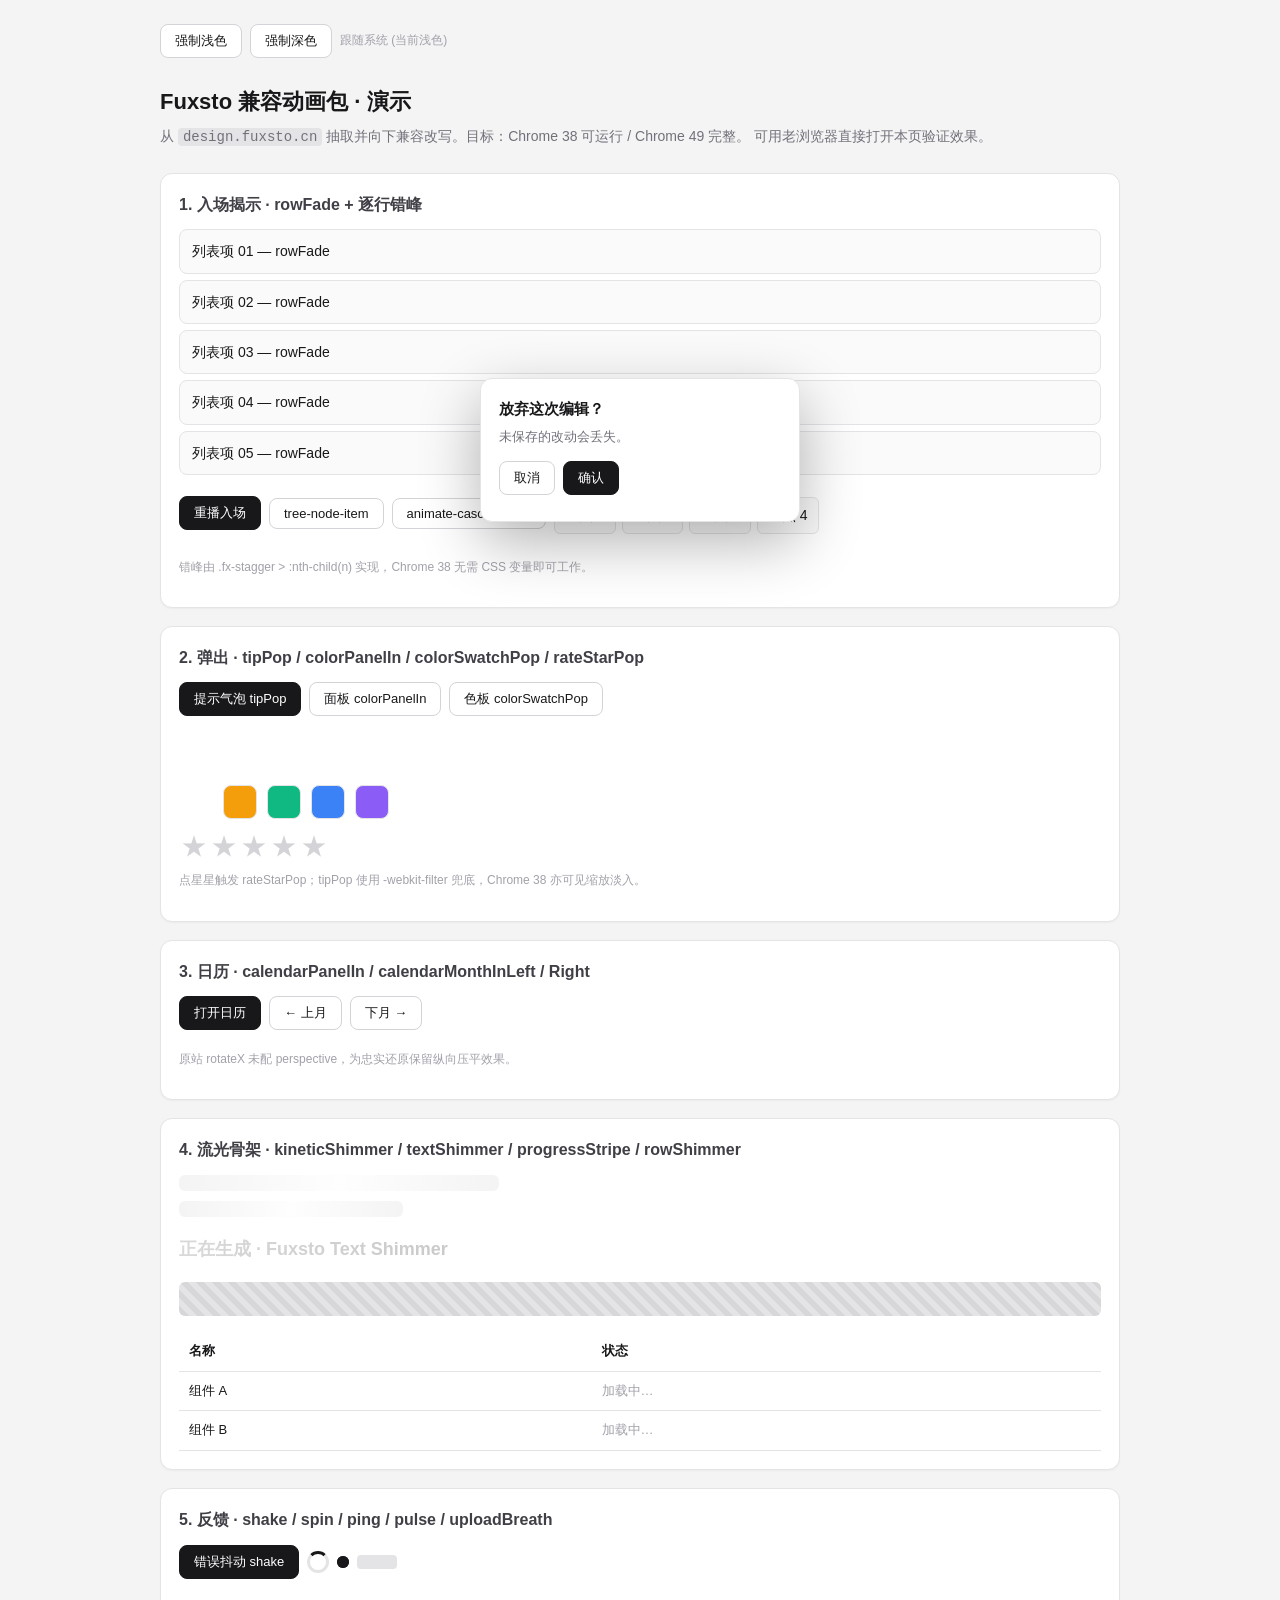
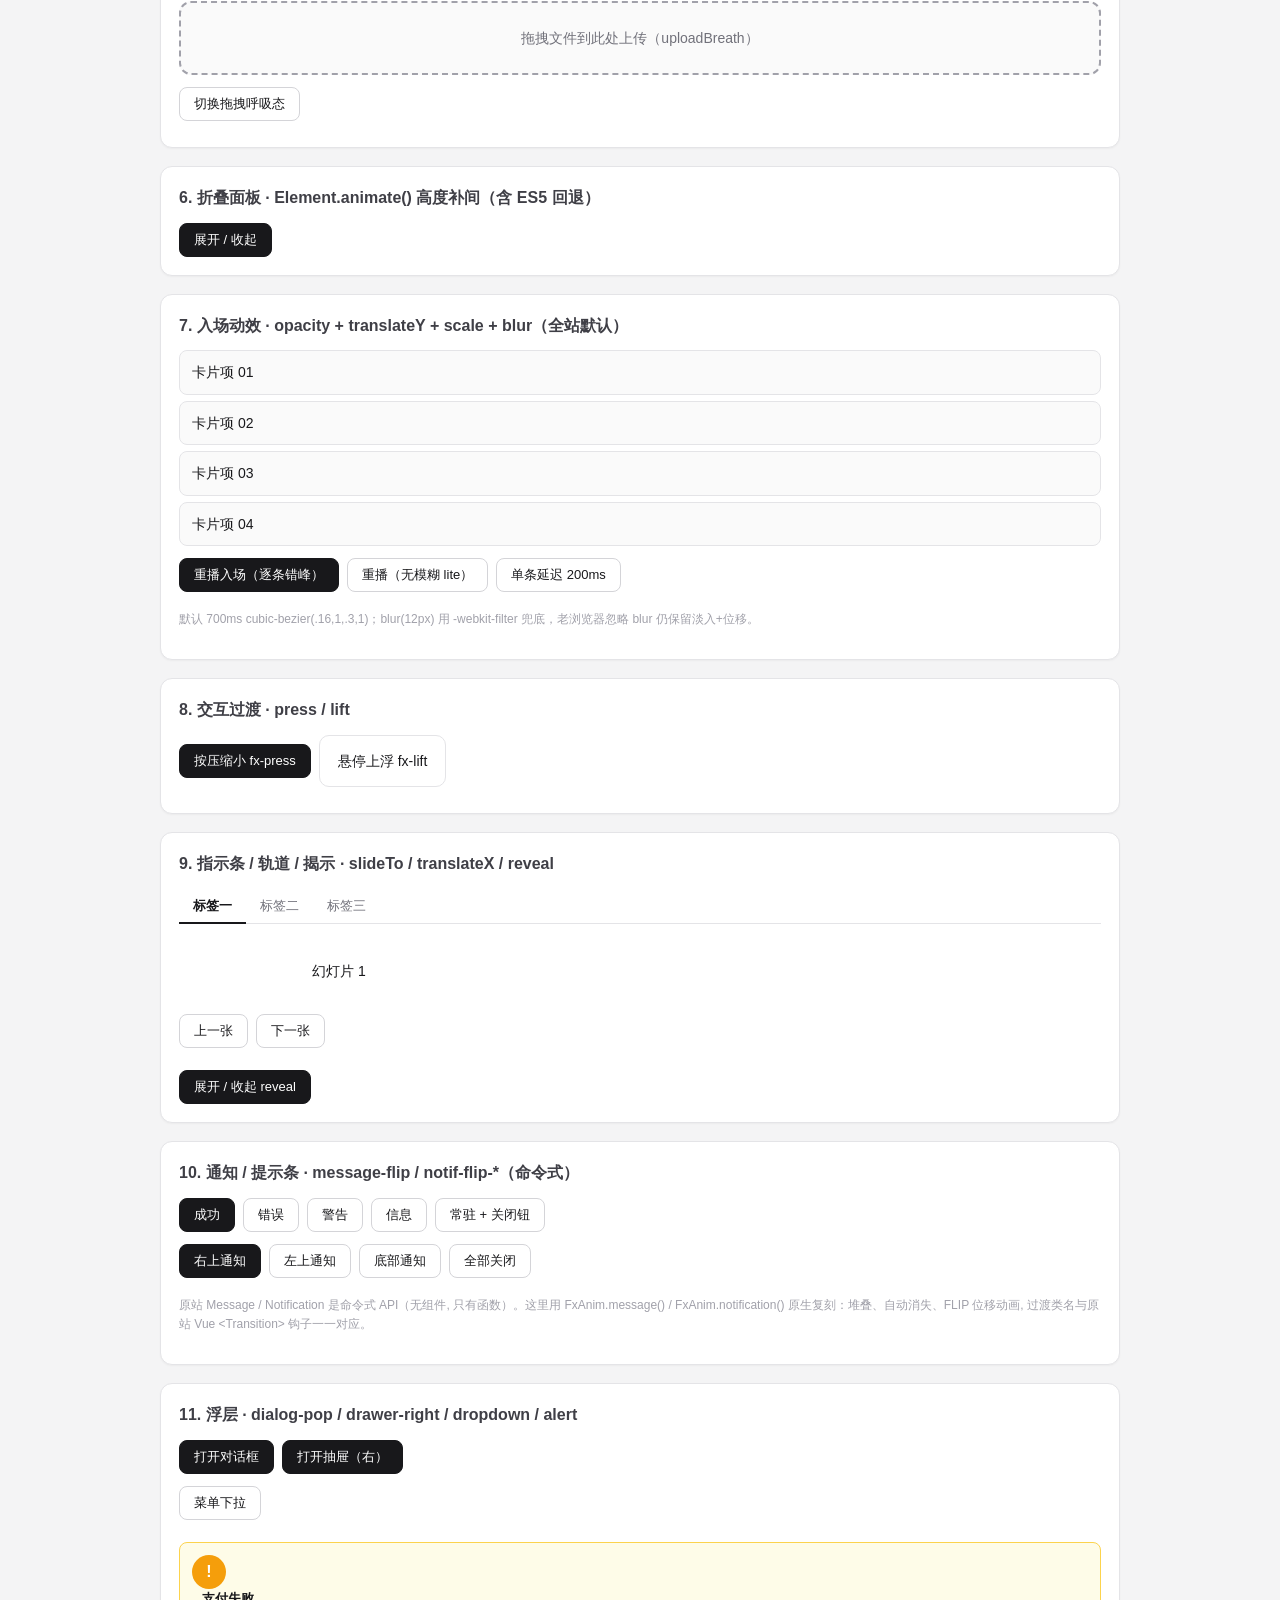
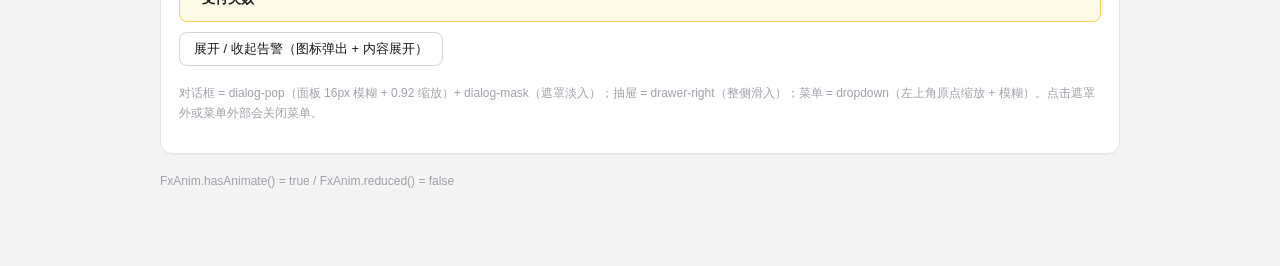
==== commit 12eb364f: "feat: 补齐原站 imperative 浮层族 (message/notification/dialog/drawer/dropdown/alert) - fuxsto-animations.cs" ====
--- a/fuxsto-compat/index.html
+++ b/fuxsto-compat/index.html
@@ -5,7 +5,7 @@
 <meta name="viewport" content="width=device-width, initial-scale=1.0">
 <meta http-equiv="X-UA-Compatible" content="IE=edge">
 <title>Fuxsto 兼容动画包 · 演示 (Chrome 38+)</title>
-<link rel="stylesheet" href="fuxsto-animations.css?v=3">
+<link rel="stylesheet" href="fuxsto-animations.css?v=4">
 <style>
   /* 演示页布局: 仅用 flexbox + margin, 不使用 grid / flex-gap, 兼容 Chrome 38 */
 
@@ -204,6 +204,60 @@
     background: #fff; background: var(--fx-card);
   }
 
+  /* 第 10-11 节演示样式: 浮层 / 通知 / 菜单 / 告警 */
+  .fx-mask {
+    position: fixed; top: 0; left: 0; right: 0; bottom: 0;
+    background: rgba(0, 0, 0, .4); z-index: 90;
+  }
+  .fx-dialog-wrap {
+    position: fixed; top: 0; left: 0; right: 0; bottom: 0; z-index: 91;
+    display: -webkit-box; display: -webkit-flex; display: flex;
+    -webkit-box-align: center; -webkit-align-items: center; align-items: center;
+    -webkit-box-pack: center; -webkit-justify-content: center; justify-content: center;
+    pointer-events: none;
+  }
+  .fx-dialog {
+    pointer-events: auto;
+    width: 320px; padding: 18px; border-radius: 12px;
+    border: 1px solid #e4e4e7; border-color: var(--fx-card-bd);
+    background: #fff; background: var(--fx-card);
+    box-shadow: 0 20px 60px rgba(0, 0, 0, .3);
+  }
+  .fx-dialog-title { font-size: 15px; font-weight: 600; margin: 0 0 6px; color: #18181b; color: var(--fx-fg); }
+  .fx-dialog-desc { font-size: 13px; color: #71717a; color: var(--fx-muted); margin: 0; }
+  .fx-drawer {
+    position: fixed; top: 0; right: 0; bottom: 0; z-index: 91;
+    width: 300px; padding: 18px; overflow: auto;
+    border-left: 1px solid #e4e4e7; border-left-color: var(--fx-card-bd);
+    background: #fff; background: var(--fx-card);
+    box-shadow: 0 20px 60px rgba(0, 0, 0, .35);
+  }
+  .fx-menu {
+    position: absolute; top: 100%; left: 0; margin-top: 4px; z-index: 80;
+    min-width: 140px; padding: 4px 0; border-radius: 8px;
+    background: #fff; background: var(--fx-card);
+    border: 1px solid #e4e4e7; border-color: var(--fx-card-bd);
+    box-shadow: 0 10px 30px rgba(0, 0, 0, .12);
+  }
+  .fx-menu-item { padding: 8px 14px; font-size: 13px; color: #18181b; color: var(--fx-fg); cursor: pointer; }
+  .fx-menu-item + .fx-menu-item { border-top: 1px solid #e4e4e7; border-top-color: var(--fx-card-bd); }
+  .fx-menu-danger { color: #ef4444; }
+  @media (hover: hover) {
+    .fx-menu-item:hover { background: #fafafa; background: var(--fx-soft); }
+  }
+  .fx-alert {
+    display: -webkit-box; display: -webkit-flex; display: flex;
+    padding: 12px; margin-top: 14px; border-radius: 8px;
+    border: 1px solid #fcd34d;
+    background: #fefce8;
+  }
+  .fx-alert-icon {
+    display: inline-block; width: 34px; height: 34px; min-width: 34px;
+    border-radius: 50%; background: #f59e0b; color: #fff;
+    font-weight: 700; font-size: 16px; line-height: 34px; text-align: center;
+  }
+  .fx-alert-body { font-size: 13px; color: #71717a; color: var(--fx-muted); margin-top: 4px; max-height: 200px; overflow: hidden; }
+
   /* 第 7-9 节演示样式 */
   .tabs { position: relative; display: -webkit-box; display: -webkit-flex; display: flex; border-bottom: 1px solid #e4e4e7; border-bottom-color: var(--fx-card-bd); }
   .tab { background: none; border: 0; padding: 8px 14px; cursor: pointer; font-size: 13px; color: #71717a; color: var(--fx-muted); }
@@ -388,10 +442,78 @@
     </div>
   </div>
 
-  <p class="note">FxAnim.hasAnimate() = <span id="waapi">-</span> / FxAnim.reduced() = <span id="reduced">-</span></p>
-</div>
-
-<script src="fuxsto-anim.js?v=3"></script>
+   <!-- 10. 通知 / 提示条 -->
+   <div class="card">
+     <h2>10. 通知 / 提示条 · message-flip / notif-flip-*（命令式）</h2>
+     <div class="row">
+       <button class="btn btn-dark" id="msgSuccess">成功</button>
+       <button class="btn" id="msgError">错误</button>
+       <button class="btn" id="msgWarn">警告</button>
+       <button class="btn" id="msgInfo">信息</button>
+       <button class="btn" id="msgSticky">常驻 + 关闭钮</button>
+     </div>
+     <div class="row" style="margin-top:4px">
+       <button class="btn btn-dark" id="notifRight">右上通知</button>
+       <button class="btn" id="notifLeft">左上通知</button>
+       <button class="btn" id="notifBottom">底部通知</button>
+       <button class="btn" id="notifCloseAll">全部关闭</button>
+     </div>
+     <p class="note">原站 Message / Notification 是命令式 API（无组件, 只有函数）。这里用 FxAnim.message() / FxAnim.notification() 原生复刻：堆叠、自动消失、FLIP 位移动画, 过渡类名与原站 Vue &lt;Transition&gt; 钩子一一对应。</p>
+   </div>
+
+   <!-- 11. 浮层: 对话框 / 抽屉 / 菜单 / 告警 -->
+   <div class="card">
+     <h2>11. 浮层 · dialog-pop / drawer-right / dropdown / alert</h2>
+     <div class="row">
+       <button class="btn btn-dark" id="dlgOpen">打开对话框</button>
+       <button class="btn btn-dark" id="drwOpen">打开抽屉（右）</button>
+     </div>
+     <div class="row" style="margin-top:4px; display:block">
+       <span style="position:relative; display:inline-block">
+         <button class="btn" id="menuToggle">菜单下拉</button>
+         <div class="fx-menu" id="menuPanel" hidden>
+           <div class="fx-menu-item">重命名</div>
+           <div class="fx-menu-item">复制</div>
+           <div class="fx-menu-item fx-menu-danger">移到回收站</div>
+         </div>
+       </span>
+     </div>
+     <div class="fx-alert" style="display:block">
+       <span class="fx-alert-icon" id="alertIcon">!</span>
+       <div style="-webkit-box-flex:1; -webkit-flex:1; flex:1; margin-left:10px">
+         <div style="font-size:13px; font-weight:600; color:#18181b; color:var(--fx-fg)">支付失败</div>
+         <div class="fx-alert-body" id="alertBody" style="display:none">卡号被发卡行拒绝，请检查后重试。</div>
+       </div>
+     </div>
+     <div class="row" style="margin-top:10px">
+       <button class="btn" id="alertToggle">展开 / 收起告警（图标弹出 + 内容展开）</button>
+     </div>
+     <p class="note">对话框 = dialog-pop（面板 16px 模糊 + 0.92 缩放）+ dialog-mask（遮罩淡入）；抽屉 = drawer-right（整侧滑入）；菜单 = dropdown（左上角原点缩放 + 模糊）。点击遮罩外或菜单外部会关闭菜单。</p>
+   </div>
+
+   <p class="note">FxAnim.hasAnimate() = <span id="waapi">-</span> / FxAnim.reduced() = <span id="reduced">-</span></p>
+ </div>
+
+ <div class="fx-mask" id="dlgMask" hidden></div>
+ <div class="fx-dialog-wrap" id="dlgWrap" hidden>
+   <div class="fx-dialog" id="dlgPanel">
+     <div class="fx-dialog-title">放弃这次编辑？</div>
+     <div class="fx-dialog-desc">未保存的改动会丢失。</div>
+     <div class="row" style="margin-top:14px">
+       <button class="btn" id="dlgCancel">取消</button>
+       <button class="btn btn-dark" id="dlgOk">确认</button>
+     </div>
+   </div>
+ </div>
+ <div class="fx-mask" id="drwMask" hidden></div>
+ <div class="fx-drawer" id="drwPanel" hidden>
+   <div class="fx-dialog-title">筛选条件</div>
+   <div class="fx-dialog-desc" style="margin-bottom:14px">设置好之后点确认</div>
+   <button class="btn btn-dark" id="drwClose">关闭抽屉</button>
+ </div>
+
+
+<script src="fuxsto-anim.js?v=4"></script>
 <script>
 (function () {
   'use strict';
@@ -630,6 +752,84 @@
       $('revealBtn').onclick = function () { ropen = !ropen; FxAnim.reveal(box, ropen); };
     }
   })();
+
+  /* 10. Message / Notification (命令式) */
+  (function () {
+    if ($('msgSuccess')) { $('msgSuccess').onclick = function () { FxAnim.message({ type: 'success', text: '订单已提交' }); }; }
+    if ($('msgError')) { $('msgError').onclick = function () { FxAnim.message({ type: 'error', text: '库存不足，无法下单' }); }; }
+    if ($('msgWarn')) { $('msgWarn').onclick = function () { FxAnim.message({ type: 'warning', text: '该地址不支持货到付款' }); }; }
+    if ($('msgInfo')) { $('msgInfo').onclick = function () { FxAnim.message({ type: 'info', text: '正在为你重新计算运费' }); }; }
+    if ($('msgSticky')) { $('msgSticky').onclick = function () { FxAnim.message({ type: 'info', text: '这条要手动关', duration: 0, closable: true }); }; }
+    if ($('notifRight')) { $('notifRight').onclick = function () { FxAnim.notification({ side: 'right', title: '部署完成', text: 'v0.1.1 已发布到生产环境。', closable: true }); }; }
+    if ($('notifLeft')) { $('notifLeft').onclick = function () { FxAnim.notification({ side: 'left', title: '换个位置', text: 'placement: top-left' }); }; }
+    if ($('notifBottom')) { $('notifBottom').onclick = function () { FxAnim.notification({ side: 'bottom', title: '证书即将过期', text: '还有 7 天。', duration: 0, closable: true }); }; }
+    if ($('notifCloseAll')) { $('notifCloseAll').onclick = function () { FxAnim.closeAllMessages(); FxAnim.closeAllNotifs(); }; }
+  })();
+
+  /* 11. 浮层: 对话框 / 抽屉 / 菜单 / 告警 */
+  (function () {
+    function showOverlay(maskId, elId, panelName, wrapId) {
+      var mask = $(maskId), el = $(elId);
+      if (!mask || !el) { return; }
+      mask.hidden = false;
+      if (wrapId) { $(wrapId).hidden = false; }
+      FxAnim.overlayEnter(mask, 'dialog-mask');
+      FxAnim.overlayEnter(el, panelName);
+    }
+    function hideOverlay(maskId, elId, panelName, wrapId) {
+      var mask = $(maskId), el = $(elId);
+      if (!mask || !el) { return; }
+      FxAnim.overlayLeave(el, panelName, function () {
+        if (wrapId) { $(wrapId).hidden = true; }
+      });
+      FxAnim.overlayLeave(mask, 'dialog-mask', function () { mask.hidden = true; });
+    }
+    if ($('dlgOpen')) { $('dlgOpen').onclick = function () { showOverlay('dlgMask', 'dlgPanel', 'dialog-pop', 'dlgWrap'); }; }
+    if ($('dlgCancel')) { $('dlgCancel').onclick = function () { hideOverlay('dlgMask', 'dlgPanel', 'dialog-pop', 'dlgWrap'); }; }
+    if ($('dlgOk')) {
+      $('dlgOk').onclick = function () {
+        hideOverlay('dlgMask', 'dlgPanel', 'dialog-pop', 'dlgWrap');
+        FxAnim.message({ type: 'success', text: '已确认放弃编辑' });
+      };
+    }
+    if ($('drwOpen')) { $('drwOpen').onclick = function () { showOverlay('drwMask', 'drwPanel', 'drawer-right'); }; }
+    if ($('drwClose')) { $('drwClose').onclick = function () { hideOverlay('drwMask', 'drwPanel', 'drawer-right'); }; }
+    if ($('dlgMask')) { $('dlgMask').onclick = function () { hideOverlay('dlgMask', 'dlgPanel', 'dialog-pop', 'dlgWrap'); }; }
+    if ($('drwMask')) { $('drwMask').onclick = function () { hideOverlay('drwMask', 'drwPanel', 'drawer-right'); }; }
+
+    var menu = $('menuPanel');
+    if ($('menuToggle') && menu) {
+      function closeMenu() {
+        if (!menu.hidden) { FxAnim.overlayLeave(menu, 'dropdown', function () { menu.hidden = true; }); }
+      }
+      $('menuToggle').onclick = function (e) {
+        e.stopPropagation();
+        if (menu.hidden) {
+          menu.hidden = false;
+          FxAnim.overlayEnter(menu, 'dropdown');
+        } else {
+          closeMenu();
+        }
+      };
+      menu.onclick = function (e) { e.stopPropagation(); };
+      document.onclick = closeMenu;
+    }
+
+    var alertBody = $('alertBody'), alertIcon = $('alertIcon');
+    var alertOpen = false;
+    if ($('alertToggle') && alertBody) {
+      $('alertToggle').onclick = function () {
+        alertOpen = !alertOpen;
+        if (alertOpen) {
+          alertBody.style.display = 'block';
+          FxAnim.overlayEnter(alertBody, 'alert-expand');
+          FxAnim.overlayEnter(alertIcon, 'alert-icon-pop');
+        } else {
+          FxAnim.overlayLeave(alertBody, 'alert-expand', function () { alertBody.style.display = 'none'; });
+        }
+      };
+    }
+  })();
 })();
 </script>
 </body>
--- a/fuxsto-compat/fuxsto-animations.css
+++ b/fuxsto-compat/fuxsto-animations.css
@@ -452,3 +452,246 @@
             transition: color var(--duration-slower, .4s) ease, -webkit-text-fill-color var(--duration-slower, .4s) ease;
   }
 }
+
+/* ============================================================
+ * 6. 浮层 / 通知过渡 (对应原站 Vue <Transition> 钩子类名)
+ *    原站 Message / Notification / Dialog / Drawer / Dropdown / Alert
+ *    用 Vue Transition 驱动 CSS 过渡, 类名形如 xxx-enter-from /
+ *    xxx-enter-active / xxx-leave-to / xxx-leave-active / xxx-move。
+ *    这里按原站数值 1:1 复刻, 并加 -webkit- 前缀 (Chrome 38 的
+ *    filter / transform 需前缀)。配合 fuxsto-anim.js 的
+ *    FxAnim.overlayEnter / overlayLeave / message / notification 使用。
+ *    时长 .4s = 原站 --duration-slower, 缓动 = 原站 --ease-swift。
+ * ============================================================ */
+
+/* ---- Message: 顶部居中堆叠, 入场带 15px 模糊 + 缩小, 退场缩至 0 ---- */
+.message-flip-move,
+.message-flip-enter-active,
+.message-flip-leave-active {
+  -webkit-transition: all .4s cubic-bezier(.16, 1, .3, 1);
+          transition: all .4s cubic-bezier(.16, 1, .3, 1);
+}
+.message-flip-enter-from {
+  opacity: 0;
+  -webkit-filter: blur(15px); filter: blur(15px);
+  -webkit-transform: translateY(-20px) scale(.5);
+          transform: translateY(-20px) scale(.5);
+}
+.message-flip-leave-to {
+  opacity: 0;
+  -webkit-filter: blur(10px); filter: blur(10px);
+  -webkit-transform: translateY(-15px) scale(0);
+          transform: translateY(-15px) scale(0);
+}
+.message-flip-leave-active { position: absolute; }
+
+/* ---- Notification: 四个方位 (right / left / top / bottom) ---- */
+.notif-flip-right-move, .notif-flip-right-enter-active, .notif-flip-right-leave-active,
+.notif-flip-left-move,  .notif-flip-left-enter-active,  .notif-flip-left-leave-active,
+.notif-flip-top-move,   .notif-flip-top-enter-active,   .notif-flip-top-leave-active,
+.notif-flip-bottom-move, .notif-flip-bottom-enter-active, .notif-flip-bottom-leave-active {
+  -webkit-transition: all .4s cubic-bezier(.16, 1, .3, 1);
+          transition: all .4s cubic-bezier(.16, 1, .3, 1);
+}
+.notif-flip-right-enter-from {
+  opacity: 0;
+  -webkit-filter: blur(8px); filter: blur(8px);
+  -webkit-transform: translate(40px) scale(.95);
+          transform: translate(40px) scale(.95);
+}
+.notif-flip-right-leave-to {
+  opacity: 0;
+  -webkit-filter: blur(4px); filter: blur(4px);
+  -webkit-transform: translate(20px) scale(.95);
+          transform: translate(20px) scale(.95);
+}
+.notif-flip-left-enter-from {
+  opacity: 0;
+  -webkit-filter: blur(8px); filter: blur(8px);
+  -webkit-transform: translate(-40px) scale(.95);
+          transform: translate(-40px) scale(.95);
+}
+.notif-flip-left-leave-to {
+  opacity: 0;
+  -webkit-filter: blur(4px); filter: blur(4px);
+  -webkit-transform: translate(-20px) scale(.95);
+          transform: translate(-20px) scale(.95);
+}
+.notif-flip-top-enter-from {
+  opacity: 0;
+  -webkit-filter: blur(8px); filter: blur(8px);
+  -webkit-transform: translateY(-40px) scale(.95);
+          transform: translateY(-40px) scale(.95);
+}
+.notif-flip-top-leave-to {
+  opacity: 0;
+  -webkit-filter: blur(4px); filter: blur(4px);
+  -webkit-transform: translateY(-20px) scale(.95);
+          transform: translateY(-20px) scale(.95);
+}
+.notif-flip-bottom-enter-from {
+  opacity: 0;
+  -webkit-filter: blur(8px); filter: blur(8px);
+  -webkit-transform: translateY(40px) scale(.95);
+          transform: translateY(40px) scale(.95);
+}
+.notif-flip-bottom-leave-to {
+  opacity: 0;
+  -webkit-filter: blur(4px); filter: blur(4px);
+  -webkit-transform: translateY(20px) scale(.95);
+          transform: translateY(20px) scale(.95);
+}
+.notif-flip-right-leave-active,
+.notif-flip-left-leave-active,
+.notif-flip-top-leave-active,
+.notif-flip-bottom-leave-active { position: absolute; }
+
+/* ---- Dialog: 面板淡入 + 16px 模糊 + 0.92 缩放, 遮罩淡入淡出 ---- */
+.dialog-mask-enter-active,
+.dialog-mask-leave-active,
+.drawer-mask-enter-active,
+.drawer-mask-leave-active {
+  -webkit-transition: opacity .4s cubic-bezier(.16, 1, .3, 1);
+          transition: opacity .4s cubic-bezier(.16, 1, .3, 1);
+}
+.dialog-mask-enter-from,
+.dialog-mask-leave-to,
+.drawer-mask-enter-from,
+.drawer-mask-leave-to { opacity: 0; }
+.dialog-pop-enter-active,
+.dialog-pop-leave-active {
+  -webkit-transition: opacity .4s cubic-bezier(.16, 1, .3, 1), -webkit-transform .4s cubic-bezier(.16, 1, .3, 1), -webkit-filter .4s cubic-bezier(.16, 1, .3, 1);
+          transition: opacity .4s cubic-bezier(.16, 1, .3, 1), transform .4s cubic-bezier(.16, 1, .3, 1), filter .4s cubic-bezier(.16, 1, .3, 1);
+}
+.dialog-pop-enter-from,
+.dialog-pop-leave-to {
+  opacity: 0;
+  -webkit-filter: blur(16px); filter: blur(16px);
+  -webkit-transform: scale(.92); transform: scale(.92);
+}
+
+/* ---- Drawer: 四方向滑出 / 滑入 ---- */
+.drawer-right-enter-active, .drawer-right-leave-active,
+.drawer-left-enter-active,  .drawer-left-leave-active,
+.drawer-top-enter-active,   .drawer-top-leave-active,
+.drawer-bottom-enter-active, .drawer-bottom-leave-active {
+  -webkit-transition: all .4s cubic-bezier(.16, 1, .3, 1);
+          transition: all .4s cubic-bezier(.16, 1, .3, 1);
+}
+.drawer-right-enter-from,
+.drawer-right-leave-to {
+  -webkit-transform: translate(100%); transform: translate(100%);
+  box-shadow: 0 20px 60px rgba(0, 0, 0, 0);
+}
+.drawer-left-enter-from,
+.drawer-left-leave-to {
+  -webkit-transform: translate(-100%); transform: translate(-100%);
+  box-shadow: 0 20px 60px rgba(0, 0, 0, 0);
+}
+.drawer-top-enter-from,
+.drawer-top-leave-to {
+  -webkit-transform: translateY(-100%); transform: translateY(-100%);
+  box-shadow: 0 20px 60px rgba(0, 0, 0, 0);
+}
+.drawer-bottom-enter-from,
+.drawer-bottom-leave-to {
+  -webkit-transform: translateY(100%); transform: translateY(100%);
+  box-shadow: 0 20px 60px rgba(0, 0, 0, 0);
+}
+
+/* ---- Dropdown (select / auto-complete / 右键菜单 / 确认气泡的面板) ---- */
+.dropdown-enter-active,
+.dropdown-leave-active {
+  -webkit-transition: opacity .4s cubic-bezier(.16, 1, .3, 1), -webkit-transform .4s cubic-bezier(.16, 1, .3, 1), -webkit-filter .4s cubic-bezier(.16, 1, .3, 1);
+          transition: opacity .4s cubic-bezier(.16, 1, .3, 1), transform .4s cubic-bezier(.16, 1, .3, 1), filter .4s cubic-bezier(.16, 1, .3, 1);
+  -webkit-transform-origin: 0 0; transform-origin: 0 0;
+}
+.dropdown-enter-from,
+.dropdown-leave-to {
+  opacity: 0;
+  -webkit-filter: blur(16px); filter: blur(16px);
+  -webkit-transform: scale(0); transform: scale(0);
+}
+
+/* ---- Alert: 展开内容 + 图标弹出 (spring) ---- */
+.alert-expand-enter-active,
+.alert-expand-leave-active {
+  -webkit-transition: all .4s cubic-bezier(.16, 1, .3, 1);
+          transition: all .4s cubic-bezier(.16, 1, .3, 1);
+  overflow: hidden;
+}
+.alert-expand-enter-from,
+.alert-expand-leave-to {
+  opacity: 0;
+  max-height: 0;
+  -webkit-transform: translateY(-4px); transform: translateY(-4px);
+}
+.alert-icon-pop-enter-active,
+.alert-icon-pop-leave-active {
+  -webkit-transition: all .3s cubic-bezier(.34, 1.56, .64, 1);
+          transition: all .3s cubic-bezier(.34, 1.56, .64, 1);
+}
+.alert-icon-pop-enter-from,
+.alert-icon-pop-leave-to {
+  opacity: 0;
+  -webkit-transform: scale(.4); transform: scale(.4);
+}
+
+/* ---- BackTop 淡入淡出 + 模糊 (与 FxAnim.fadeBlur 等价, 类名对齐原站) ---- */
+.backtop-fade-enter-active,
+.backtop-fade-leave-active {
+  -webkit-transition: opacity .4s cubic-bezier(.16, 1, .3, 1), -webkit-filter .4s cubic-bezier(.16, 1, .3, 1);
+          transition: opacity .4s cubic-bezier(.16, 1, .3, 1), filter .4s cubic-bezier(.16, 1, .3, 1);
+}
+.backtop-fade-enter-from,
+.backtop-fade-leave-to {
+  opacity: 0;
+  -webkit-filter: blur(12px); filter: blur(12px);
+}
+
+/* ============================================================
+ * 7. Message / Notification 卡片样式 (imperative API 配套)
+ *    颜色用「字面量 + var() 兜底」双声明: 接了主题令牌的项目
+ *    自动换肤, 没接的项目退回浅色字面量, Chrome 38 只用字面量。
+ * ============================================================ */
+.fx-message-stack {
+  position: fixed; top: 16px; left: 50%; z-index: 1000;
+  -webkit-transform: translateX(-50%); transform: translateX(-50%);
+  width: 340px; pointer-events: none;
+}
+.fx-message {
+  pointer-events: auto;
+  display: -webkit-box; display: -webkit-flex; display: flex;
+  -webkit-align-items: center; align-items: center;
+  padding: 10px 14px; margin: 0 0 8px; border-radius: 8px; font-size: 13px;
+  background: #fff; background: var(--fx-card, #fff);
+  color: #18181b; color: var(--fx-fg, #18181b);
+  border: 1px solid #e4e4e7; border-color: var(--fx-card-bd, #e4e4e7);
+  box-shadow: 0 4px 14px rgba(0, 0, 0, .08);
+}
+.fx-msg-dot { width: 8px; height: 8px; min-width: 8px; border-radius: 50%; margin: 0 8px 0 0; background: #3b82f6; }
+.fx-message[data-type="success"] .fx-msg-dot { background: #10b981; }
+.fx-message[data-type="error"]   .fx-msg-dot { background: #ef4444; }
+.fx-message[data-type="warning"] .fx-msg-dot { background: #f59e0b; }
+.fx-message[data-type="info"]    .fx-msg-dot { background: #3b82f6; }
+.fx-msg-text { -webkit-box-flex: 1; -webkit-flex: 1; flex: 1; margin: 0 8px 0 0; }
+.fx-msg-close {
+  border: 0; background: transparent; cursor: pointer; padding: 2px;
+  font-size: 14px; line-height: 1; color: #a1a1aa; color: var(--fx-faint, #a1a1aa);
+}
+
+.fx-notif-stack { position: fixed; z-index: 1000; width: 340px; pointer-events: none; }
+.fx-notif-stack[data-side="right"]  { top: 16px; right: 16px; }
+.fx-notif-stack[data-side="left"]   { top: 16px; left: 16px; }
+.fx-notif-stack[data-side="top"]    { top: 16px; left: 50%; -webkit-transform: translateX(-50%); transform: translateX(-50%); }
+.fx-notif-stack[data-side="bottom"] { bottom: 16px; left: 50%; -webkit-transform: translateX(-50%); transform: translateX(-50%); }
+.fx-notif {
+  pointer-events: auto;
+  padding: 12px 14px; margin: 0 0 8px; border-radius: 10px; font-size: 13px;
+  background: #fff; background: var(--fx-card, #fff);
+  color: #18181b; color: var(--fx-fg, #18181b);
+  border: 1px solid #e4e4e7; border-color: var(--fx-card-bd, #e4e4e7);
+  box-shadow: 0 10px 30px rgba(0, 0, 0, .12);
+}
+.fx-notif-title { font-weight: 600; margin: 0 0 2px; }
+.fx-notif-text { font-size: 12px; color: #71717a; color: var(--fx-muted, #71717a); }
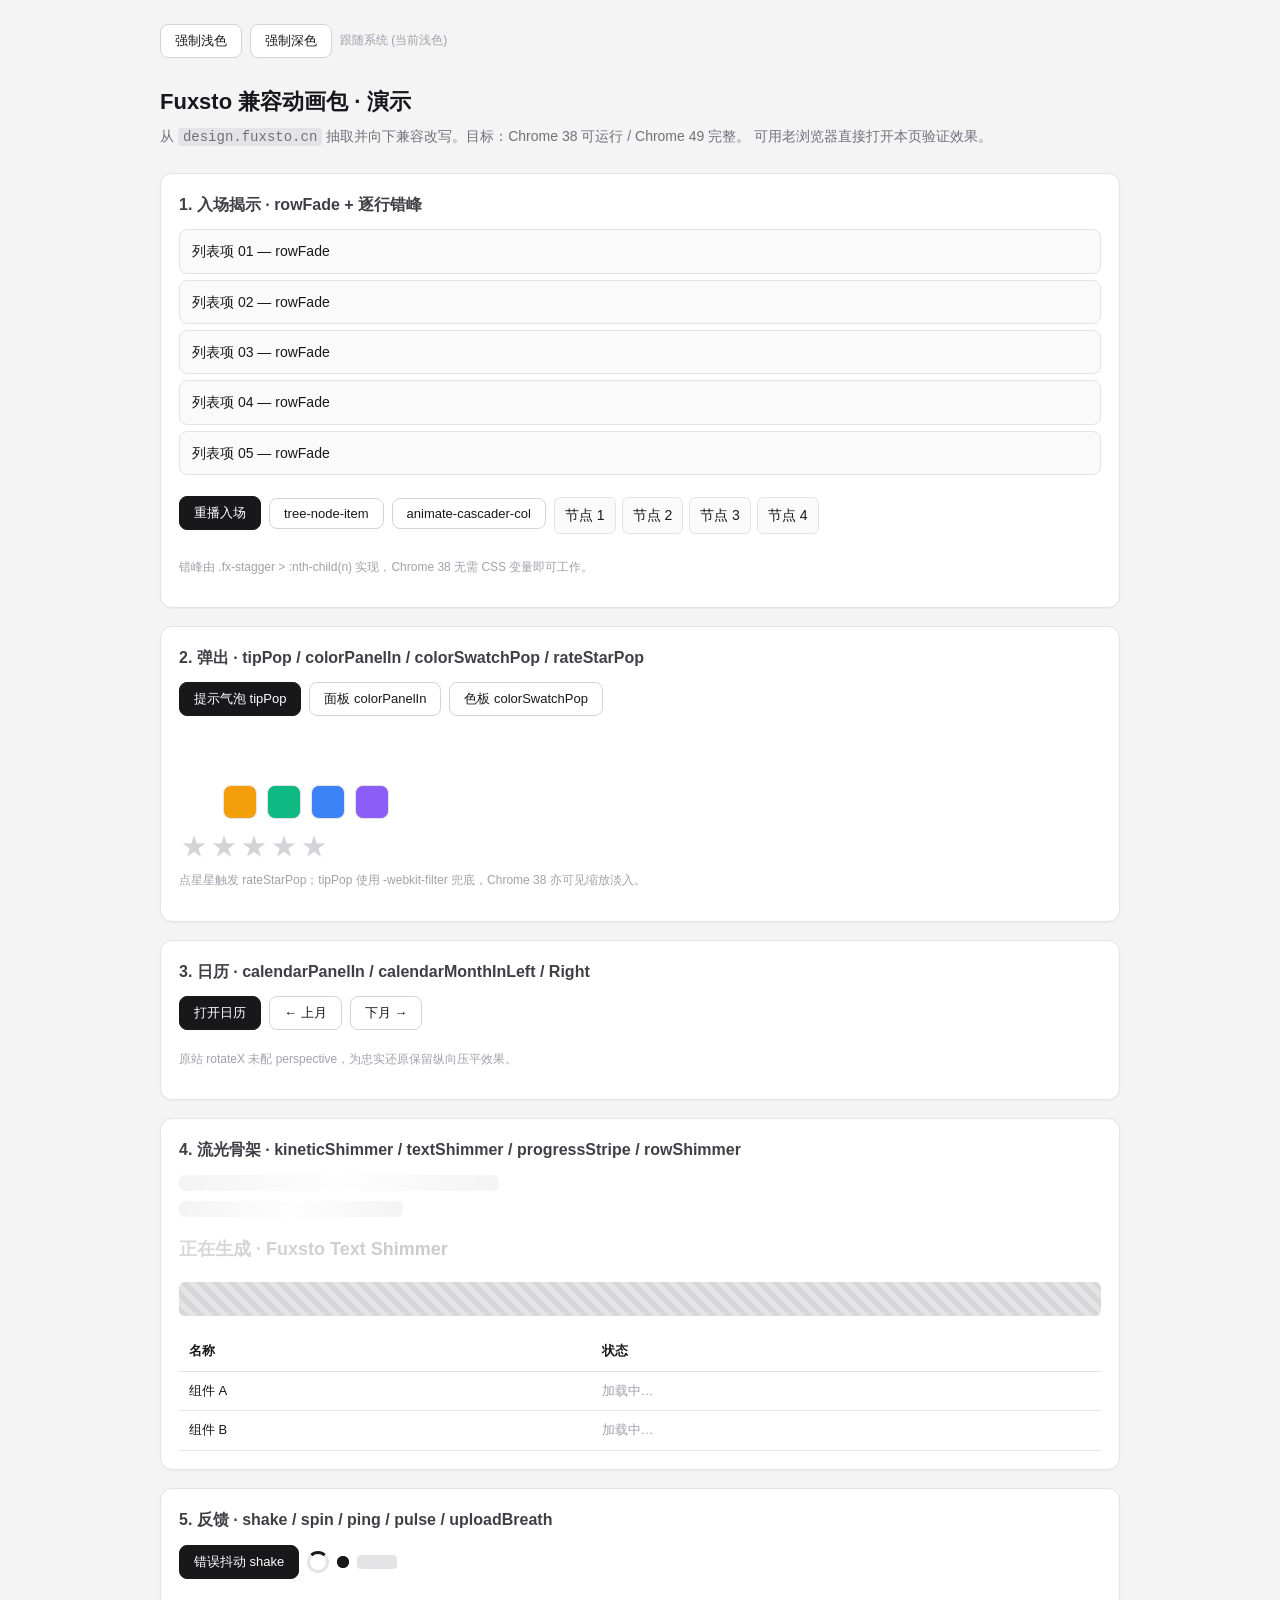
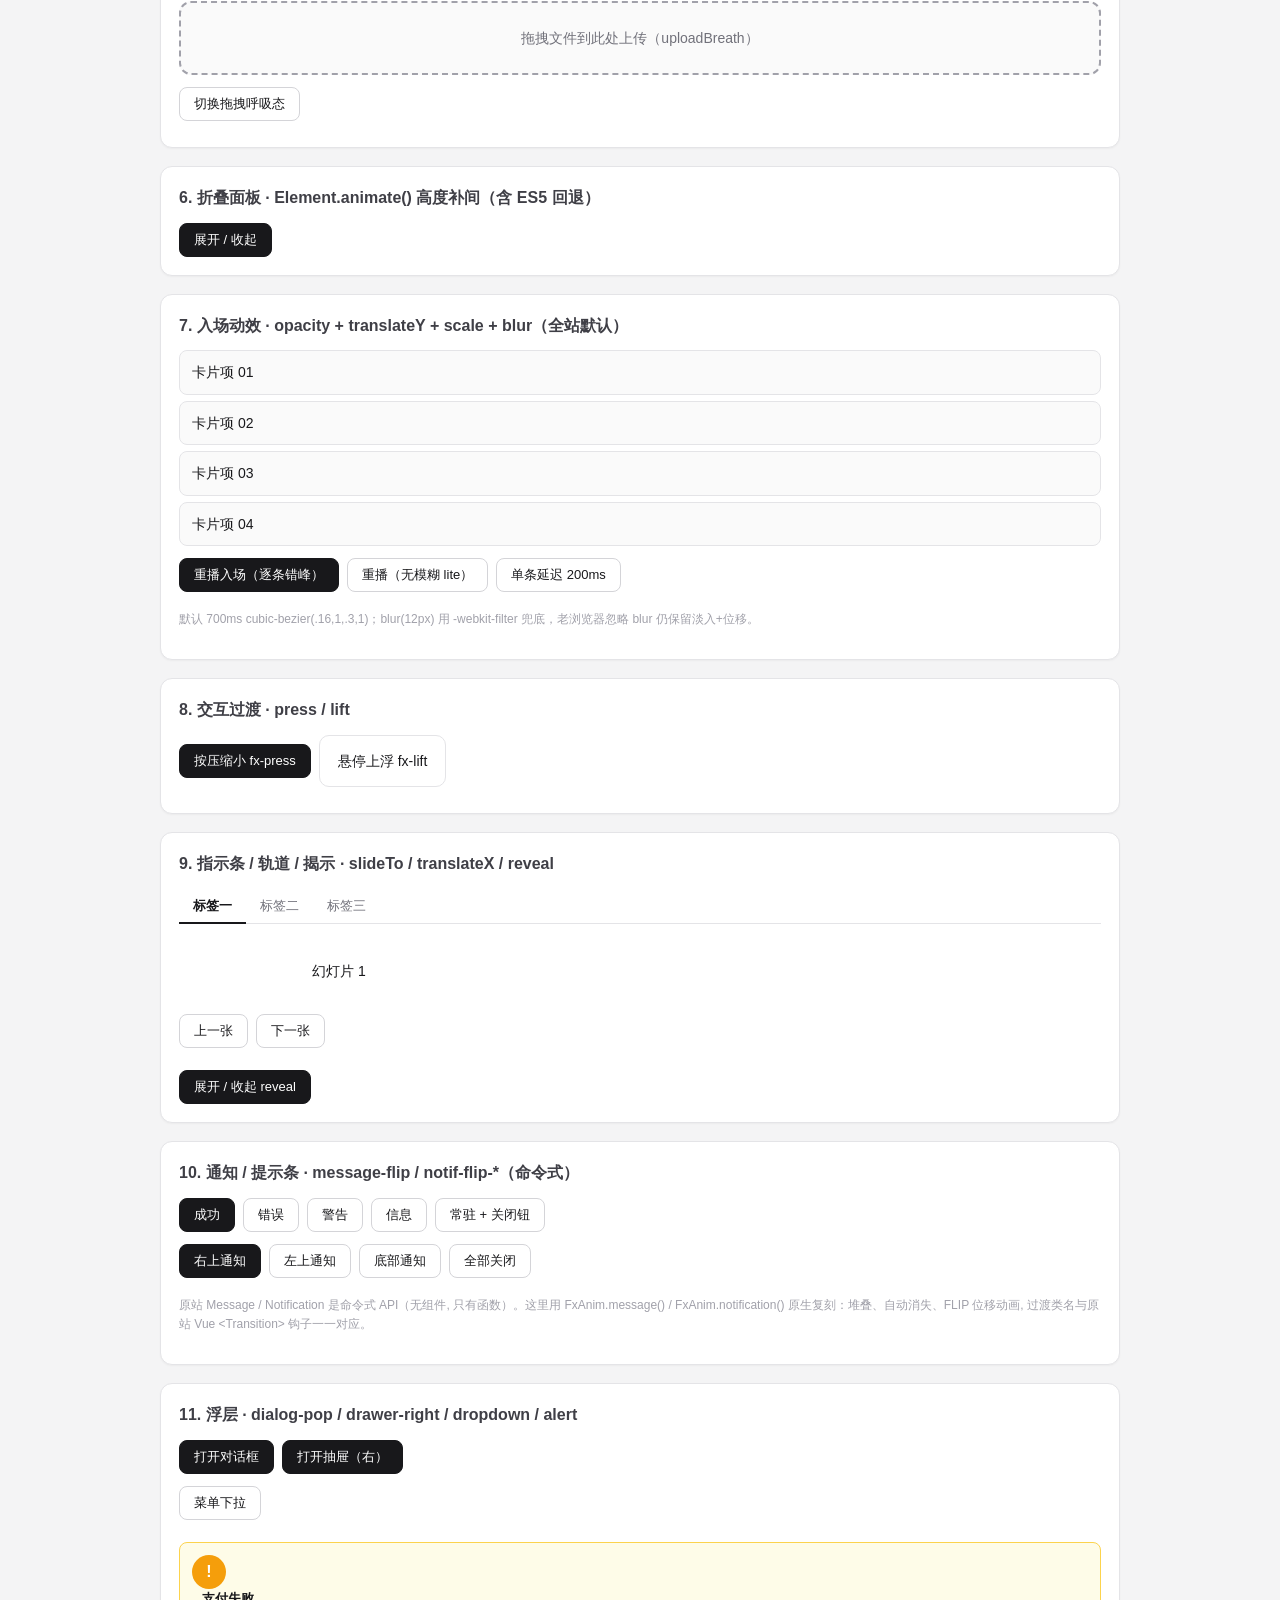
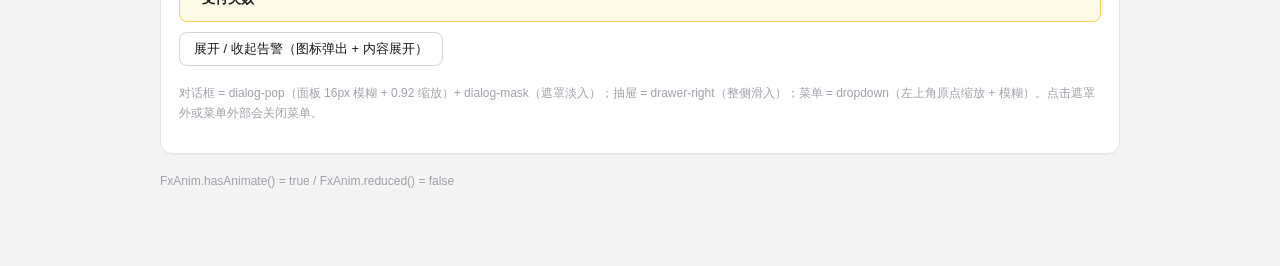
==== commit 84a281ff: "fix: 对话框关不掉/关了又弹出 — [hidden] 被 .fx-dialog-wrap 的显式 display:flex 覆盖 wrap.hidden=true 实际不生效, 离场过渡结束后 o" ====
--- a/fuxsto-compat/index.html
+++ b/fuxsto-compat/index.html
@@ -87,6 +87,8 @@
   }
 
   * { -webkit-box-sizing: border-box; box-sizing: border-box; }
+  /* hidden 属性必须压过 .fx-dialog-wrap 等规则的显式 display, 否则浮层关不掉 */
+  [hidden] { display: none !important; }
   body {
     margin: 0;
     padding: 24px 16px 64px;
